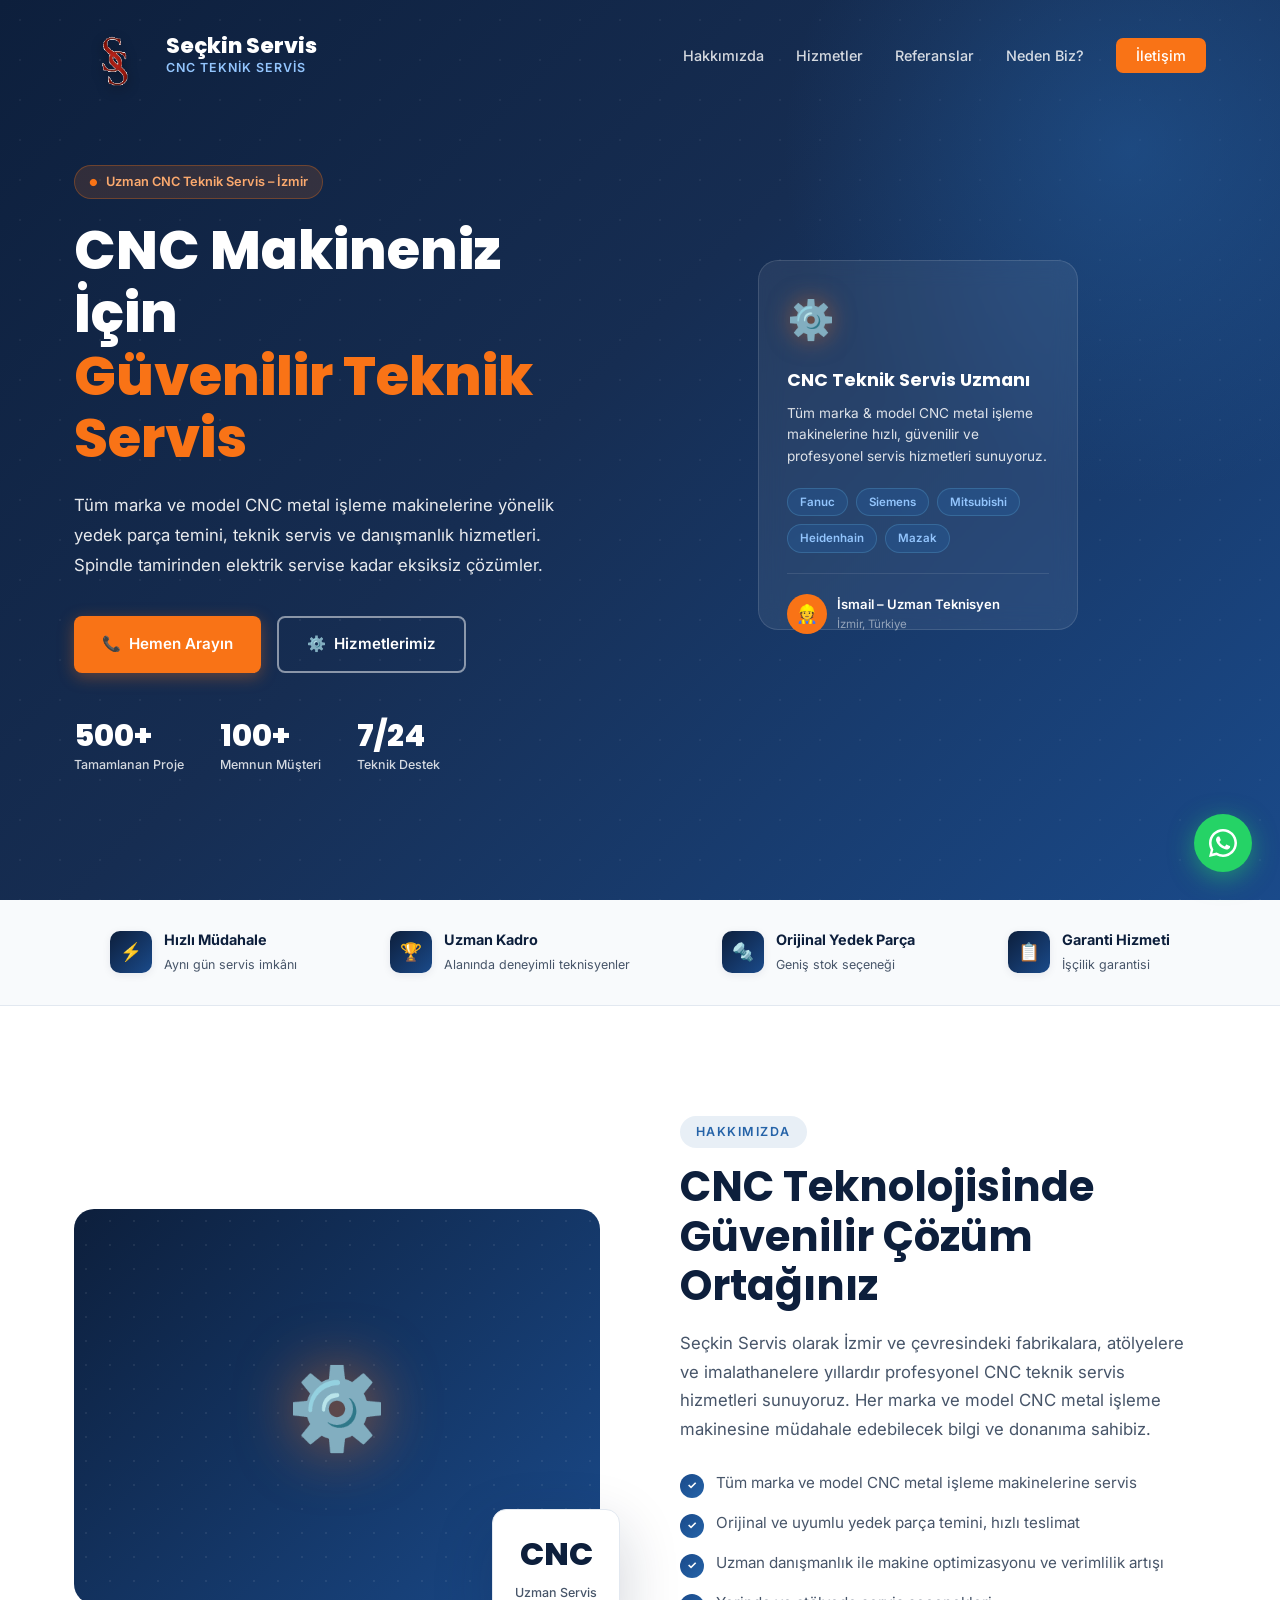
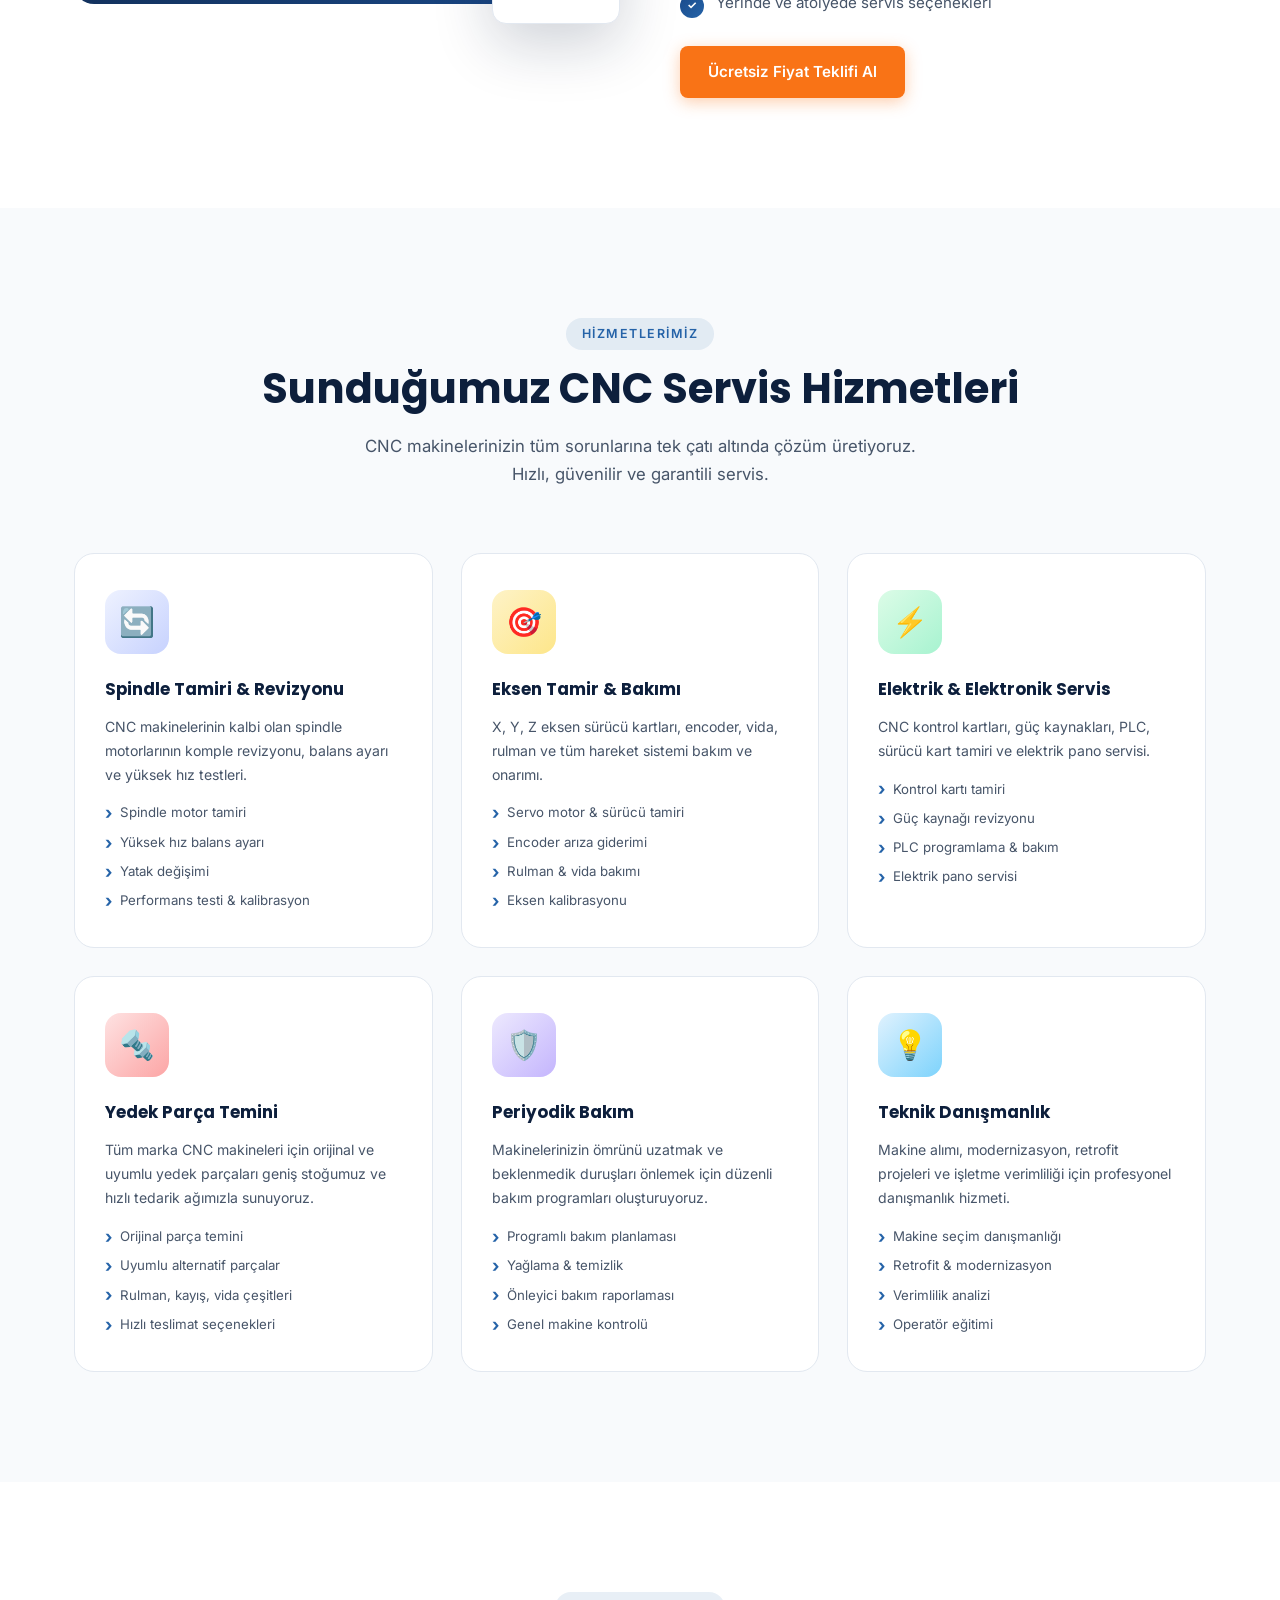
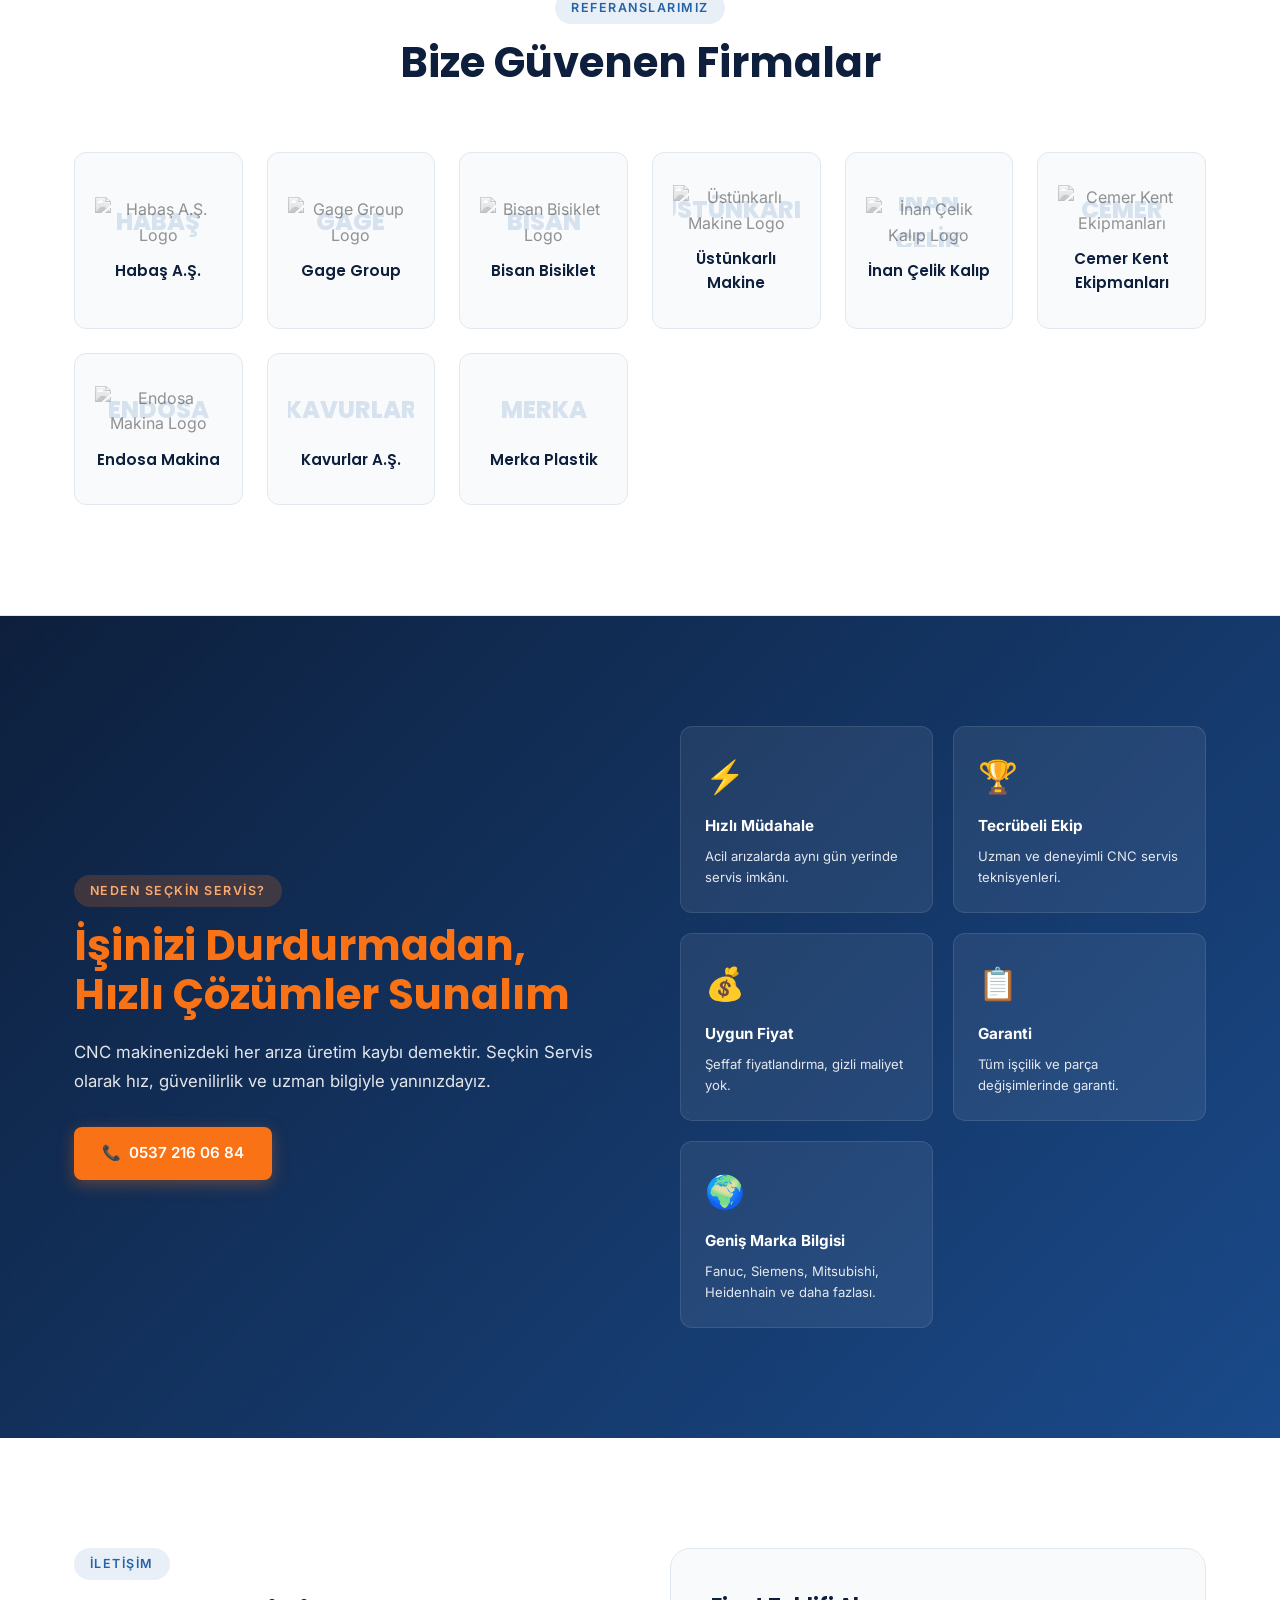
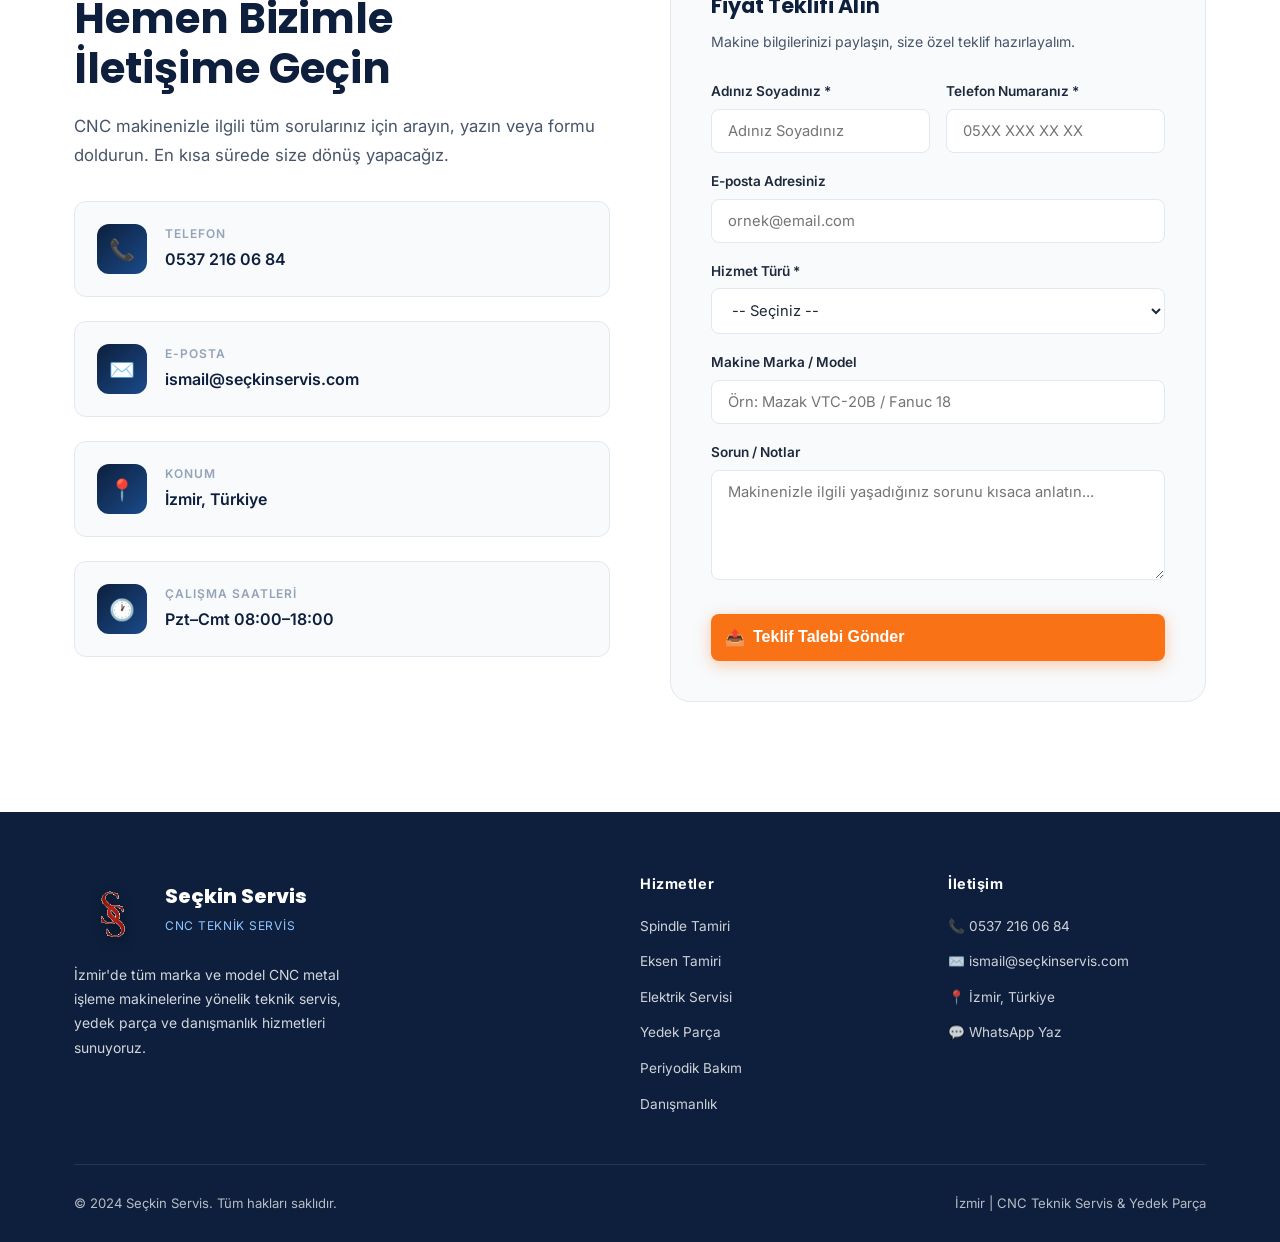
==== index.html @ 086e362e "feat: Prepare logo assets with new scripts and add CSS text fallback for logo display." ====
<!DOCTYPE html>
<html lang="tr">

<head>
  <meta charset="UTF-8" />
  <meta name="viewport" content="width=device-width, initial-scale=1.0" />
  <title>Seçkin Servis | CNC Teknik Servis, Yedek Parça & Danışmanlık – İzmir</title>
  <meta name="description"
    content="İzmir'de tüm marka ve model CNC metal işleme makinelerine teknik servis, yedek parça ve danışmanlık hizmetleri. Spindle tamiri, eksen bakımı, elektrik & elektronik servis." />
  <meta name="keywords"
    content="CNC teknik servis, CNC yedek parça, spindle tamiri, CNC bakım, İzmir CNC servis, metal işleme makinesi tamiri" />
  <meta name="author" content="Seçkin Servis" />
  <link rel="stylesheet" href="style.css">
  <link rel="stylesheet" href="logos_embedded.css">
  <link rel="stylesheet" href="https://cdnjs.cloudflare.com/ajax/libs/font-awesome/6.0.0/css/all.min.css">
  <!-- Favicon emoji fallback -->
  <link rel="icon"
    href="data:image/svg+xml,<svg xmlns='http://www.w3.org/2000/svg' viewBox='0 0 100 100'><text y='.9em' font-size='90'>⚙️</text></svg>" />

  <!-- Google tag (gtag.js) -->
  <script async src="https://www.googletagmanager.com/gtag/js?id=G-KV52SGTLKN"></script>
  <script>
    window.dataLayer = window.dataLayer || [];
    function gtag(){dataLayer.push(arguments);}
    gtag('js', new Date());

    gtag('config', 'G-KV52SGTLKN');
  </script>
</head>

<body>

  <!-- ════════════════════════ NAVBAR ════════════════════════ -->
  <nav id="navbar">
    <div class="container">
      <div class="nav-inner">
        <a href="#hero" class="nav-logo">
          <img src="logo.png" alt="Seçkin Servis Logo" />
          <div class="nav-logo-text">
            <span>Seçkin Servis</span>
            <span>CNC TEKNİK SERVİS</span>
          </div>
        </a>
        <ul class="nav-links">
          <li><a href="#about">Hakkımızda</a></li>
          <li><a href="#services">Hizmetler</a></li>
          <li><a href="#references">Referanslar</a></li>
          <li><a href="#whyus">Neden Biz?</a></li>
          <li><a href="#contact" class="nav-cta">İletişim</a></li>
        </ul>
        <button class="hamburger" id="hamburger" aria-label="Menü">
          <span></span><span></span><span></span>
        </button>
      </div>
    </div>
  </nav>

  <!-- Mobile Nav -->
  <div class="mobile-nav" id="mobileNav">
    <button class="mobile-nav-close" id="mobileClose">✕</button>
    <a href="#about" class="mobile-link">Hakkımızda</a>
    <a href="#services" class="mobile-link">Hizmetler</a>
    <a href="#references" class="mobile-link">Referanslar</a>
    <a href="#whyus" class="mobile-link">Neden Biz?</a>
    <a href="#contact" class="mobile-link">İletişim</a>
  </div>

  <!-- ════════════════════════ HERO ══════════════════════════ -->
  <section id="hero">
    <div class="hero-bg-pattern"></div>
    <div class="hero-glow"></div>
    <div class="container">
      <div class="hero-content">
        <div class="hero-text fade-up">
          <div class="hero-badge">Uzman CNC Teknik Servis – İzmir</div>
          <h1 class="hero-title">
            CNC Makineniz İçin
            <span class="highlight">Güvenilir Teknik Servis</span>
          </h1>
          <p class="hero-desc">
            Tüm marka ve model CNC metal işleme makinelerine yönelik yedek parça temini,
            teknik servis ve danışmanlık hizmetleri. Spindle tamirinden elektrik servise
            kadar eksiksiz çözümler.
          </p>
          <div class="hero-btns">
            <a href="#contact" class="btn btn-primary">
              <span>📞</span> Hemen Arayın
            </a>
            <a href="#services" class="btn btn-outline">
              <span>⚙️</span> Hizmetlerimiz
            </a>
          </div>
          <div class="hero-stats">
            <div class="hero-stat">
              <span class="hero-stat-num">500+</span>
              <span class="hero-stat-label">Tamamlanan Proje</span>
            </div>
            <div class="hero-stat">
              <span class="hero-stat-num">100+</span>
              <span class="hero-stat-label">Memnun Müşteri</span>
            </div>
            <div class="hero-stat">
              <span class="hero-stat-num">7/24</span>
              <span class="hero-stat-label">Teknik Destek</span>
            </div>
          </div>
        </div>
        <div class="hero-visual fade-up" style="transition-delay:0.2s">
          <div class="hero-card-stack">
            <div class="hero-card hero-card-main">
              <div>
                <span class="hc-icon">⚙️</span>
                <p class="hc-title">CNC Teknik Servis Uzmanı</p>
                <p class="hc-sub">Tüm marka &amp; model CNC metal işleme makinelerine hızlı, güvenilir ve profesyonel
                  servis hizmetleri sunuyoruz.</p>
                <div class="hc-tags">
                  <span class="hc-tag">Fanuc</span>
                  <span class="hc-tag">Siemens</span>
                  <span class="hc-tag">Mitsubishi</span>
                  <span class="hc-tag">Heidenhain</span>
                  <span class="hc-tag">Mazak</span>
                </div>
              </div>
              <div
                style="display:flex;align-items:center;gap:10px;margin-top:20px;padding-top:20px;border-top:1px solid rgba(255,255,255,0.1);">
                <div
                  style="width:40px;height:40px;border-radius:50%;background:var(--accent);display:flex;align-items:center;justify-content:center;font-size:1.1rem;">
                  👷</div>
                <div>
                  <div style="color:white;font-size:0.82rem;font-weight:600;">İsmail – Uzman Teknisyen</div>
                  <div style="color:rgba(255,255,255,0.5);font-size:0.72rem;">İzmir, Türkiye</div>
                </div>
              </div>
            </div>

          </div>
        </div>
      </div>
    </div>
  </section>

  <!-- ════════════════════════ FEATURES BAR ══════════════════ -->
  <div id="features-bar">
    <div class="container">
      <div class="features-bar-inner">
        <div class="feat-bar-item fade-up">
          <div class="feat-bar-icon">⚡</div>
          <div class="feat-bar-text">
            <span>Hızlı Müdahale</span>
            <span>Aynı gün servis imkânı</span>
          </div>
        </div>
        <div class="feat-bar-item fade-up">
          <div class="feat-bar-icon">🏆</div>
          <div class="feat-bar-text">
            <span>Uzman Kadro</span>
            <span>Alanında deneyimli teknisyenler</span>
          </div>
        </div>
        <div class="feat-bar-item fade-up">
          <div class="feat-bar-icon">🔩</div>
          <div class="feat-bar-text">
            <span>Orijinal Yedek Parça</span>
            <span>Geniş stok seçeneği</span>
          </div>
        </div>
        <div class="feat-bar-item fade-up">
          <div class="feat-bar-icon">📋</div>
          <div class="feat-bar-text">
            <span>Garanti Hizmeti</span>
            <span>İşçilik garantisi</span>
          </div>
        </div>
      </div>
    </div>
  </div>

  <!-- ════════════════════════ ABOUT ═════════════════════════ -->
  <section id="about">
    <div class="container">
      <div class="about-grid">
        <div class="about-img-wrap fade-up">
          <div class="about-img-bg">
            <div class="about-img-pattern"></div>
            <span class="about-center-icon">⚙️</span>
          </div>
          <div class="about-badge">
            <span class="about-badge-num">CNC</span>
            <span class="about-badge-label">Uzman Servis</span>
          </div>
        </div>
        <div class="fade-up" style="transition-delay:0.15s">
          <span class="section-tag">Hakkımızda</span>
          <h2 class="section-title">CNC Teknolojisinde<br />Güvenilir Çözüm Ortağınız</h2>
          <p class="section-sub">
            Seçkin Servis olarak İzmir ve çevresindeki fabrikalara, atölyelere ve imalathanelere
            yıllardır profesyonel CNC teknik servis hizmetleri sunuyoruz. Her marka ve model
            CNC metal işleme makinesine müdahale edebilecek bilgi ve donanıma sahibiz.
          </p>
          <div class="checkmarks">
            <div class="check-item">
              <div class="check-icon">✓</div>
              <p class="check-text">Tüm marka ve model CNC metal işleme makinelerine servis</p>
            </div>
            <div class="check-item">
              <div class="check-icon">✓</div>
              <p class="check-text">Orijinal ve uyumlu yedek parça temini, hızlı teslimat</p>
            </div>
            <div class="check-item">
              <div class="check-icon">✓</div>
              <p class="check-text">Uzman danışmanlık ile makine optimizasyonu ve verimlilik artışı</p>
            </div>
            <div class="check-item">
              <div class="check-icon">✓</div>
              <p class="check-text">Yerinde ve atölyede servis seçenekleri</p>
            </div>
          </div>
          <a href="#contact" class="btn btn-primary">Ücretsiz Fiyat Teklifi Al</a>
        </div>
      </div>
    </div>
  </section>

  <!-- ════════════════════════ SERVICES ══════════════════════ -->
  <section id="services">
    <div class="container">
      <div class="services-head fade-up">
        <span class="section-tag">Hizmetlerimiz</span>
        <h2 class="section-title">Sunduğumuz CNC Servis Hizmetleri</h2>
        <p class="section-sub">
          CNC makinelerinizin tüm sorunlarına tek çatı altında çözüm üretiyoruz.
          Hızlı, güvenilir ve garantili servis.
        </p>
      </div>
      <div class="services-grid">

        <div class="service-card fade-up">
          <div class="srv-icon-wrap srv-icon-bg-1">🔄</div>
          <h3 class="srv-title">Spindle Tamiri & Revizyonu</h3>
          <p class="srv-desc">CNC makinelerinin kalbi olan spindle motorlarının komple revizyonu, balans ayarı ve yüksek
            hız testleri.</p>
          <ul class="srv-list">
            <li>Spindle motor tamiri</li>
            <li>Yüksek hız balans ayarı</li>
            <li>Yatak değişimi</li>
            <li>Performans testi & kalibrasyon</li>
          </ul>
        </div>

        <div class="service-card fade-up" style="transition-delay:0.1s">
          <div class="srv-icon-wrap srv-icon-bg-2">🎯</div>
          <h3 class="srv-title">Eksen Tamir & Bakımı</h3>
          <p class="srv-desc">X, Y, Z eksen sürücü kartları, encoder, vida, rulman ve tüm hareket sistemi bakım ve
            onarımı.</p>
          <ul class="srv-list">
            <li>Servo motor & sürücü tamiri</li>
            <li>Encoder arıza giderimi</li>
            <li>Rulman & vida bakımı</li>
            <li>Eksen kalibrasyonu</li>
          </ul>
        </div>

        <div class="service-card fade-up" style="transition-delay:0.2s">
          <div class="srv-icon-wrap srv-icon-bg-3">⚡</div>
          <h3 class="srv-title">Elektrik & Elektronik Servis</h3>
          <p class="srv-desc">CNC kontrol kartları, güç kaynakları, PLC, sürücü kart tamiri ve elektrik pano servisi.
          </p>
          <ul class="srv-list">
            <li>Kontrol kartı tamiri</li>
            <li>Güç kaynağı revizyonu</li>
            <li>PLC programlama & bakım</li>
            <li>Elektrik pano servisi</li>
          </ul>
        </div>

        <div class="service-card fade-up" style="transition-delay:0.05s">
          <div class="srv-icon-wrap srv-icon-bg-4">🔩</div>
          <h3 class="srv-title">Yedek Parça Temini</h3>
          <p class="srv-desc">Tüm marka CNC makineleri için orijinal ve uyumlu yedek parçaları geniş stoğumuz ve hızlı
            tedarik ağımızla sunuyoruz.</p>
          <ul class="srv-list">
            <li>Orijinal parça temini</li>
            <li>Uyumlu alternatif parçalar</li>
            <li>Rulman, kayış, vida çeşitleri</li>
            <li>Hızlı teslimat seçenekleri</li>
          </ul>
        </div>

        <div class="service-card fade-up" style="transition-delay:0.15s">
          <div class="srv-icon-wrap srv-icon-bg-5">🛡️</div>
          <h3 class="srv-title">Periyodik Bakım</h3>
          <p class="srv-desc">Makinelerinizin ömrünü uzatmak ve beklenmedik duruşları önlemek için düzenli bakım
            programları oluşturuyoruz.</p>
          <ul class="srv-list">
            <li>Programlı bakım planlaması</li>
            <li>Yağlama & temizlik</li>
            <li>Önleyici bakım raporlaması</li>
            <li>Genel makine kontrolü</li>
          </ul>
        </div>

        <div class="service-card fade-up" style="transition-delay:0.25s">
          <div class="srv-icon-wrap srv-icon-bg-6">💡</div>
          <h3 class="srv-title">Teknik Danışmanlık</h3>
          <p class="srv-desc">Makine alımı, modernizasyon, retrofit projeleri ve işletme verimliliği için profesyonel
            danışmanlık hizmeti.</p>
          <ul class="srv-list">
            <li>Makine seçim danışmanlığı</li>
            <li>Retrofit & modernizasyon</li>
            <li>Verimlilik analizi</li>
            <li>Operatör eğitimi</li>
          </ul>
        </div>

      </div>
    </div>
  </section>

  <!-- ════════════════════════ REFERENCES ════════════════════ -->
  <section id="references">
    <div class="container">
      <div class="ref-head fade-up">
        <span class="section-tag">Referanslarımız</span>
        <h2 class="section-title">Bize Güvenen Firmalar</h2>
      </div>
      <div class="ref-grid fade-up" style="transition-delay:0.1s">
        <!-- HABAŞ -->
        <div class="ref-item">
          <div class="ref-logo" data-initials="HABAŞ" data-brand="habas">
            <img src="" alt="Habaş A.Ş. Logo" onerror="this.parentElement.setAttribute('data-error', '1')">
          </div>
          <p class="ref-name">Habaş A.Ş.</p>
        </div>
        <!-- GAGE GROUP -->
        <div class="ref-item">
          <div class="ref-logo" data-initials="GAGE" data-brand="gage">
            <img src="" alt="Gage Group Logo" onerror="this.parentElement.setAttribute('data-error', '1')">
          </div>
          <p class="ref-name">Gage Group</p>
        </div>
        <!-- BİSAN -->
        <div class="ref-item">
          <div class="ref-logo" data-initials="BİSAN" data-brand="bisan">
            <img src="" alt="Bisan Bisiklet Logo" onerror="this.parentElement.setAttribute('data-error', '1')">
          </div>
          <p class="ref-name">Bisan Bisiklet</p>
        </div>
        <!-- ÜSTÜNKARLI -->
        <div class="ref-item">
          <div class="ref-logo" data-initials="ÜSTÜNKARLI" data-brand="ustunkarli">
            <img src="" alt="Üstünkarlı Makine Logo" onerror="this.parentElement.setAttribute('data-error', '1')">
          </div>
          <p class="ref-name">Üstünkarlı Makine</p>
        </div>
        <!-- İNAN ÇELİK -->
        <div class="ref-item">
          <div class="ref-logo" data-initials="İNAN ÇELİK" data-brand="inancelik">
            <img src="" alt="İnan Çelik Kalıp Logo" onerror="this.parentElement.setAttribute('data-error', '1')">
          </div>
          <p class="ref-name">İnan Çelik Kalıp</p>
        </div>
        <!-- CEMER -->
        <div class="ref-item">
          <div class="ref-logo" data-initials="CEMER" data-brand="cemer">
            <img src="" alt="Cemer Kent Ekipmanları Logo" onerror="this.parentElement.setAttribute('data-error', '1')">
          </div>
          <p class="ref-name">Cemer Kent Ekipmanları</p>
        </div>
        <!-- ENDOSA -->
        <div class="ref-item">
          <div class="ref-logo" data-initials="ENDOSA" data-brand="endosa">
            <img src="" alt="Endosa Makina Logo" onerror="this.parentElement.setAttribute('data-error', '1')">
          </div>
          <p class="ref-name">Endosa Makina</p>
        </div>
        <!-- KAVURLAR -->
        <div class="ref-item">
          <div class="ref-logo" data-initials="KAVURLAR">
            <img src="../../brain/9f060131-156e-4007-9060-e98e63977942/media__1773758199275.jpg" alt="Kavurlar A.Ş. Logo" onerror="this.style.display='none'">
          </div>
          <p class="ref-name">Kavurlar A.Ş.</p>
        </div>
        <!-- MERKA -->
        <div class="ref-item">
          <div class="ref-logo" data-initials="MERKA">
            <img src="../../brain/9f060131-156e-4007-9060-e98e63977942/media__1773758210302.jpg" alt="Merka Plastik Logo" onerror="this.style.display='none'">
          </div>
          <p class="ref-name">Merka Plastik</p>
        </div>
      </div>
    </div>
  </section>

  <!-- ════════════════════════ WHY US ════════════════════════ -->
  <section id="whyus">
    <div class="container whyus-inner">
      <div class="whyus-grid">
        <div class="whyus-left fade-up">
          <span class="section-tag">Neden Seçkin Servis?</span>
          <h2 class="section-title">İşinizi Durdurmadan,<br />Hızlı Çözümler Sunalım</h2>
          <p class="section-sub">
            CNC makinenizdeki her arıza üretim kaybı demektir. Seçkin Servis olarak hız,
            güvenilirlik ve uzman bilgiyle yanınızdayız.
          </p>
          <div style="margin-top:32px;">
            <a href="tel:05372160684" class="btn btn-primary">
              <span>📞</span> 0537 216 06 84
            </a>
          </div>
        </div>
        <div class="whyus-cards fade-up" style="transition-delay:0.15s">
          <div class="whyus-card">
            <span class="whyus-card-icon">⚡</span>
            <p class="whyus-card-title">Hızlı Müdahale</p>
            <p class="whyus-card-text">Acil arızalarda aynı gün yerinde servis imkânı.</p>
          </div>
          <div class="whyus-card">
            <span class="whyus-card-icon">🏆</span>
            <p class="whyus-card-title">Tecrübeli Ekip</p>
            <p class="whyus-card-text">Uzman ve deneyimli CNC servis teknisyenleri.</p>
          </div>
          <div class="whyus-card">
            <span class="whyus-card-icon">💰</span>
            <p class="whyus-card-title">Uygun Fiyat</p>
            <p class="whyus-card-text">Şeffaf fiyatlandırma, gizli maliyet yok.</p>
          </div>
          <div class="whyus-card">
            <span class="whyus-card-icon">📋</span>
            <p class="whyus-card-title">Garanti</p>
            <p class="whyus-card-text">Tüm işçilik ve parça değişimlerinde garanti.</p>
          </div>
          <div class="whyus-card">
            <span class="whyus-card-icon">🌍</span>
            <p class="whyus-card-title">Geniş Marka Bilgisi</p>
            <p class="whyus-card-text">Fanuc, Siemens, Mitsubishi, Heidenhain ve daha fazlası.</p>
          </div>
        </div>
      </div>
    </div>
  </section>

  <!-- ════════════════════════ CONTACT ═══════════════════════ -->
  <section id="contact">
    <div class="container">
      <div class="contact-grid">
        <div>
          <span class="section-tag">İletişim</span>
          <h2 class="section-title">Hemen Bizimle<br />İletişime Geçin</h2>
          <p class="section-sub">
            CNC makinenizle ilgili tüm sorularınız için arayın,
            yazın veya formu doldurun. En kısa sürede size dönüş yapacağız.
          </p>
          <div class="contact-info">
            <div class="contact-card fade-up">
              <div class="contact-card-icon">📞</div>
              <div>
                <p class="contact-card-label">Telefon</p>
                <p class="contact-card-value">
                  <a href="tel:05372160684">0537 216 06 84</a>
                </p>
              </div>
            </div>
            <div class="contact-card fade-up" style="transition-delay:0.1s">
              <div class="contact-card-icon">✉️</div>
              <div>
                <p class="contact-card-label">E-posta</p>
                <p class="contact-card-value">
                  <a href="mailto:ismail@seçkinservis.com">ismail@seçkinservis.com</a>
                </p>
              </div>
            </div>
            <div class="contact-card fade-up" style="transition-delay:0.2s">
              <div class="contact-card-icon">📍</div>
              <div>
                <p class="contact-card-label">Konum</p>
                <p class="contact-card-value">İzmir, Türkiye</p>
              </div>
            </div>
            <div class="contact-card fade-up" style="transition-delay:0.3s">
              <div class="contact-card-icon">🕐</div>
              <div>
                <p class="contact-card-label">Çalışma Saatleri</p>
                <p class="contact-card-value">Pzt–Cmt 08:00–18:00</p>
              </div>
            </div>
          </div>
        </div>
        <div class="contact-form-wrap fade-up" style="transition-delay:0.1s">
          <p class="form-title">Fiyat Teklifi Alın</p>
          <p class="form-sub">Makine bilgilerinizi paylaşın, size özel teklif hazırlayalım.</p>
          <form id="contactForm" novalidate>
            <div class="form-row">
              <div class="form-group">
                <label for="name">Adınız Soyadınız *</label>
                <input type="text" id="name" name="name" placeholder="Adınız Soyadınız" required />
              </div>
              <div class="form-group">
                <label for="phone">Telefon Numaranız *</label>
                <input type="tel" id="phone" name="phone" placeholder="05XX XXX XX XX" required />
              </div>
            </div>
            <div class="form-group">
              <label for="email">E-posta Adresiniz</label>
              <input type="email" id="email" name="email" placeholder="ornek@email.com" />
            </div>
            <div class="form-group">
              <label for="service">Hizmet Türü *</label>
              <select id="service" name="service" required>
                <option value="">-- Seçiniz --</option>
                <option value="spindle">Spindle Tamiri & Revizyonu</option>
                <option value="eksen">Eksen Tamir & Bakımı</option>
                <option value="elektrik">Elektrik & Elektronik Servis</option>
                <option value="parca">Yedek Parça Temini</option>
                <option value="bakim">Periyodik Bakım</option>
                <option value="danismanlik">Teknik Danışmanlık</option>
                <option value="diger">Diğer</option>
              </select>
            </div>
            <div class="form-group">
              <label for="machine">Makine Marka / Model</label>
              <input type="text" id="machine" name="machine" placeholder="Örn: Mazak VTC-20B / Fanuc 18" />
            </div>
            <div class="form-group">
              <label for="message">Sorun / Notlar</label>
              <textarea id="message" name="message"
                placeholder="Makinenizle ilgili yaşadığınız sorunu kısaca anlatın..."></textarea>
            </div>
            <button type="submit" class="btn btn-primary" id="form-submit">
              <span>📤</span> Teklif Talebi Gönder
            </button>
            <div class="form-success" id="formSuccess">
              ✅ Talebiniz alındı! En kısa sürede sizi arayacağız.
            </div>
          </form>
        </div>
      </div>
    </div>
  </section>

  <!-- ════════════════════════ FOOTER ════════════════════════ -->
  <footer id="footer">
    <div class="container">
      <div class="footer-top">
        <div class="footer-brand">
          <div class="footer-logo">
            <img src="logo.png" alt="Seçkin Servis Logo" />
            <div class="footer-logo-text">
              <span>Seçkin Servis</span>
              <span>CNC TEKNİK SERVİS</span>
            </div>
          </div>
          <p class="footer-desc">
            İzmir'de tüm marka ve model CNC metal işleme makinelerine yönelik
            teknik servis, yedek parça ve danışmanlık hizmetleri sunuyoruz.
          </p>
        </div>
        <div class="footer-col">
          <h4>Hizmetler</h4>
          <ul class="footer-links">
            <li><a href="#services">Spindle Tamiri</a></li>
            <li><a href="#services">Eksen Tamiri</a></li>
            <li><a href="#services">Elektrik Servisi</a></li>
            <li><a href="#services">Yedek Parça</a></li>
            <li><a href="#services">Periyodik Bakım</a></li>
            <li><a href="#services">Danışmanlık</a></li>
          </ul>
        </div>
        <div class="footer-col">
          <h4>İletişim</h4>
          <ul class="footer-links">
            <li><a href="tel:05372160684">📞 0537 216 06 84</a></li>
            <li><a href="mailto:ismail@seçkinservis.com">✉️ ismail@seçkinservis.com</a></li>
            <li><a href="#contact">📍 İzmir, Türkiye</a></li>
            <li><a href="https://wa.me/905372160684" target="_blank" rel="noopener">💬 WhatsApp Yaz</a></li>
          </ul>
        </div>
      </div>
      <div class="footer-bottom">
        <span>© 2024 Seçkin Servis. Tüm hakları saklıdır.</span>
        <span>İzmir | CNC Teknik Servis & Yedek Parça</span>
      </div>
    </div>
  </footer>

  <!-- WhatsApp Float Button -->
  <a href="https://wa.me/905372160684" class="whatsapp-float" target="_blank" rel="noopener" title="WhatsApp ile Yazın"
    aria-label="WhatsApp">
    <svg width="28" height="28" viewBox="0 0 24 24" fill="currentColor">
      <path
        d="M17.472 14.382c-.297-.149-1.758-.867-2.03-.967-.273-.099-.471-.148-.67.15-.197.297-.767.966-.94 1.164-.173.199-.347.223-.644.075-.297-.15-1.255-.463-2.39-1.475-.883-.788-1.48-1.761-1.653-2.059-.173-.297-.018-.458.13-.606.134-.133.298-.347.446-.52.149-.174.198-.298.298-.497.099-.198.05-.371-.025-.52-.075-.149-.669-1.612-.916-2.207-.242-.579-.487-.5-.669-.51-.173-.008-.371-.01-.57-.01-.198 0-.52.074-.792.372-.272.297-1.04 1.016-1.04 2.479 0 1.462 1.065 2.875 1.213 3.074.149.198 2.096 3.2 5.077 4.487.709.306 1.262.489 1.694.625.712.227 1.36.195 1.871.118.571-.085 1.758-.719 2.006-1.413.248-.694.248-1.289.173-1.413-.074-.124-.272-.198-.57-.347z" />
      <path
        d="M12 0C5.373 0 0 5.373 0 12c0 2.136.562 4.14 1.538 5.875L0 24l6.334-1.508A11.936 11.936 0 0012 24c6.627 0 12-5.373 12-12S18.627 0 12 0zm0 21.818a9.805 9.805 0 01-5.051-1.396l-.362-.214-3.758.895.943-3.656-.236-.376A9.808 9.808 0 012.182 12C2.182 6.575 6.575 2.182 12 2.182S21.818 6.575 21.818 12 17.425 21.818 12 21.818z" />
    </svg>
  </a>

  <script src="script.js"></script>
</body>

</html>
---- style.css ----
/* ============================================================
   SEÇKIN SERVİS - Ana Stil Dosyası
   ============================================================ */

@import url('https://fonts.googleapis.com/css2?family=Inter:wght@300;400;500;600;700;800&family=Poppins:wght@400;600;700;800&display=swap');

:root {
  --navy:       #0d1f3c;
  --navy-mid:   #162d52;
  --blue:       #1a4a8a;
  --blue-light: #2563a8;
  --accent:     #f97316;
  --accent-dark:#ea6c0a;
  --steel:      #4a7ab5;
  --sky:        #93c5fd;
  --white:      #ffffff;
  --gray-50:    #f8fafc;
  --gray-100:   #f1f5f9;
  --gray-200:   #e2e8f0;
  --gray-400:   #94a3b8;
  --gray-600:   #475569;
  --gray-800:   #1e293b;
  --shadow-sm:  0 2px 8px rgba(13,31,60,0.08);
  --shadow-md:  0 8px 30px rgba(13,31,60,0.14);
  --shadow-lg:  0 20px 60px rgba(13,31,60,0.20);
  --radius:     12px;
  --radius-lg:  20px;
  --transition: 0.3s cubic-bezier(0.4,0,0.2,1);
}

*, *::before, *::after { box-sizing: border-box; margin: 0; padding: 0; }

html { scroll-behavior: smooth; font-size: 16px; }

body {
  font-family: 'Inter', sans-serif;
  background: var(--white);
  color: var(--gray-800);
  line-height: 1.6;
  overflow-x: hidden;
}

/* ── SCROLLBAR ─────────────────────────────────────────── */
::-webkit-scrollbar { width: 7px; }
::-webkit-scrollbar-track { background: var(--gray-100); }
::-webkit-scrollbar-thumb { background: var(--blue-light); border-radius: 4px; }

/* ── UTILITIES ─────────────────────────────────────────── */
.container { max-width: 1180px; margin: 0 auto; padding: 0 24px; }
.section-tag {
  display: inline-block;
  background: rgba(37,99,168,0.1);
  color: var(--blue-light);
  font-size: 0.78rem;
  font-weight: 600;
  letter-spacing: 0.12em;
  text-transform: uppercase;
  padding: 6px 16px;
  border-radius: 100px;
  margin-bottom: 14px;
}
.section-title {
  font-family: 'Poppins', sans-serif;
  font-size: clamp(1.8rem, 4vw, 2.6rem);
  font-weight: 700;
  color: var(--navy);
  line-height: 1.2;
  margin-bottom: 18px;
}
.section-sub {
  font-size: 1.05rem;
  color: var(--gray-600);
  max-width: 580px;
  line-height: 1.7;
}
.btn {
  display: inline-flex;
  align-items: center;
  gap: 8px;
  padding: 14px 28px;
  border-radius: 8px;
  font-size: 0.95rem;
  font-weight: 600;
  cursor: pointer;
  text-decoration: none;
  border: none;
  transition: var(--transition);
}
.btn-primary {
  background: var(--accent);
  color: var(--white);
  box-shadow: 0 4px 16px rgba(249,115,22,0.35);
}
.btn-primary:hover {
  background: var(--accent-dark);
  transform: translateY(-2px);
  box-shadow: 0 8px 24px rgba(249,115,22,0.4);
}
.btn-outline {
  background: transparent;
  color: var(--white);
  border: 2px solid rgba(255,255,255,0.5);
}
.btn-outline:hover {
  background: rgba(255,255,255,0.12);
  border-color: var(--white);
}

/* Fade-in animations */
.fade-up {
  opacity: 0;
  transform: translateY(32px);
  transition: opacity 0.7s ease, transform 0.7s ease;
}
.fade-up.visible {
  opacity: 1;
  transform: translateY(0);
}

/* ── NAVBAR ─────────────────────────────────────────────── */
#navbar {
  position: fixed;
  top: 0; left: 0; right: 0;
  z-index: 1000;
  transition: var(--transition);
  padding: 16px 0;
}
#navbar.scrolled {
  background: rgba(13,31,60,0.97);
  backdrop-filter: blur(12px);
  -webkit-backdrop-filter: blur(12px);
  box-shadow: 0 4px 24px rgba(0,0,0,0.25);
  padding: 10px 0;
}
.nav-inner {
  display: flex;
  align-items: center;
  justify-content: space-between;
}
.nav-logo {
  display: flex;
  align-items: center;
  gap: 12px;
  text-decoration: none;
}
.nav-logo img {
  height: 80px;
  width: 80px;
  object-fit: contain;
  filter: drop-shadow(0 4px 6px rgba(0,0,0,0.4));
  transition: transform 0.3s cubic-bezier(0.175, 0.885, 0.32, 1.275);
}
.nav-logo img:hover {
  transform: scale(1.08);
}
.nav-logo-text {
  display: flex;
  flex-direction: column;
}
.nav-logo-text span:first-child {
  font-family: 'Poppins', sans-serif;
  font-size: 1.35rem;
  font-weight: 800;
  color: var(--white);
  line-height: 1.1;
}
.nav-logo-text span:last-child {
  font-size: 0.78rem;
  color: var(--sky);
  letter-spacing: 0.08em;
  font-weight: 600;
}
.nav-links {
  display: flex;
  align-items: center;
  gap: 32px;
  list-style: none;
}
.nav-links a {
  text-decoration: none;
  color: rgba(255,255,255,0.82);
  font-size: 0.9rem;
  font-weight: 500;
  transition: var(--transition);
  position: relative;
}
.nav-links a::after {
  content: '';
  position: absolute;
  bottom: -4px; left: 0;
  width: 0; height: 2px;
  background: var(--accent);
  transition: width 0.3s ease;
}
.nav-links a:hover { color: var(--white); }
.nav-links a:hover::after { width: 100%; }
.nav-cta {
  background: var(--accent) !important;
  color: var(--white) !important;
  padding: 9px 20px;
  border-radius: 7px;
}
.nav-cta::after { display: none !important; }
.nav-cta:hover { background: var(--accent-dark) !important; }

/* Hamburger */
.hamburger {
  display: none;
  flex-direction: column;
  gap: 5px;
  cursor: pointer;
  background: none;
  border: none;
  padding: 4px;
}
.hamburger span {
  display: block;
  width: 26px; height: 2px;
  background: var(--white);
  border-radius: 2px;
  transition: var(--transition);
}
.hamburger.active span:nth-child(1) { transform: rotate(45deg) translate(5px, 5px); }
.hamburger.active span:nth-child(2) { opacity: 0; }
.hamburger.active span:nth-child(3) { transform: rotate(-45deg) translate(5px, -5px); }

/* Mobile nav */
.mobile-nav {
  display: none;
  position: fixed;
  top: 0; left: 0; right: 0; bottom: 0;
  background: var(--navy);
  z-index: 999;
  flex-direction: column;
  align-items: center;
  justify-content: center;
  gap: 36px;
}
.mobile-nav.open { display: flex; }
.mobile-nav a {
  text-decoration: none;
  color: var(--white);
  font-size: 1.5rem;
  font-family: 'Poppins', sans-serif;
  font-weight: 600;
  transition: color 0.2s;
}
.mobile-nav a:hover { color: var(--accent); }
.mobile-nav-close {
  position: absolute;
  top: 24px; right: 24px;
  background: none; border: none;
  color: var(--white);
  font-size: 2rem;
  cursor: pointer;
  line-height: 1;
}

/* ── HERO ───────────────────────────────────────────────── */
#hero {
  min-height: 100vh;
  background: linear-gradient(135deg, var(--navy) 0%, var(--navy-mid) 45%, var(--blue) 100%);
  position: relative;
  display: flex;
  align-items: center;
  overflow: hidden;
}
.hero-bg-pattern {
  position: absolute; inset: 0; opacity: 0.05;
  background-image:
    radial-gradient(circle, #ffffff 1px, transparent 1px);
  background-size: 40px 40px;
}
.hero-glow {
  position: absolute;
  width: 700px; height: 700px;
  border-radius: 50%;
  background: radial-gradient(circle, rgba(37,99,168,0.45) 0%, transparent 70%);
  top: -200px; right: -200px;
  pointer-events: none;
}
.hero-content {
  position: relative;
  z-index: 2;
  padding: 140px 0 100px;
  display: grid;
  grid-template-columns: 1fr 1fr;
  gap: 60px;
  align-items: center;
}
.hero-badge {
  display: inline-flex;
  align-items: center;
  gap: 8px;
  background: rgba(249,115,22,0.15);
  border: 1px solid rgba(249,115,22,0.3);
  color: #fba96e;
  font-size: 0.8rem;
  font-weight: 600;
  padding: 6px 14px;
  border-radius: 100px;
  margin-bottom: 20px;
}
.hero-badge::before { content: '●'; animation: pulse-dot 2s infinite; color: var(--accent); font-size: 0.6rem; }
@keyframes pulse-dot {
  0%,100% { opacity: 1; } 50% { opacity: 0.3; }
}
.hero-title {
  font-family: 'Poppins', sans-serif;
  font-size: clamp(2.2rem, 5vw, 3.4rem);
  font-weight: 800;
  color: var(--white);
  line-height: 1.15;
  margin-bottom: 20px;
}
.hero-title .highlight {
  color: var(--accent);
  display: block;
}
.hero-desc {
  font-size: 1.05rem;
  color: rgba(255,255,255,0.90);
  line-height: 1.8;
  margin-bottom: 36px;
  max-width: 480px;
}
.hero-btns {
  display: flex;
  gap: 16px;
  flex-wrap: wrap;
  margin-bottom: 48px;
}
.hero-stats {
  display: flex;
  gap: 36px;
  flex-wrap: wrap;
}
.hero-stat { display: flex; flex-direction: column; }
.hero-stat-num {
  font-family: 'Poppins', sans-serif;
  font-size: 1.9rem;
  font-weight: 800;
  color: var(--white);
  line-height: 1;
}
.hero-stat-label {
  font-size: 0.78rem;
  color: rgba(255,255,255,0.82);
  margin-top: 4px;
  font-weight: 500;
}
.hero-visual {
  display: flex;
  align-items: center;
  justify-content: center;
}
.hero-card-stack {
  position: relative;
  width: 360px;
  height: 420px;
}
.hero-card {
  position: absolute;
  background: rgba(255,255,255,0.07);
  backdrop-filter: blur(12px);
  border: 1px solid rgba(255,255,255,0.12);
  border-radius: var(--radius-lg);
  padding: 28px;
}
.hero-card-main {
  left: 0; top: 0;
  width: 320px; height: 370px;
  display: flex;
  flex-direction: column;
  justify-content: space-between;
}
.hero-card-accent {
  right: 0; bottom: 0;
  width: 200px; height: 140px;
  background: rgba(249,115,22,0.15);
  border-color: rgba(249,115,22,0.25);
}
.hc-icon {
  font-size: 2.4rem;
  margin-bottom: 16px;
  display: block;
  filter: drop-shadow(0 0 12px rgba(249,115,22,0.5));
}
.hc-title {
  font-family: 'Poppins', sans-serif;
  font-size: 1.1rem;
  font-weight: 700;
  color: var(--white);
  margin-bottom: 8px;
}
.hc-sub {
  font-size: 0.85rem;
  color: rgba(255,255,255,0.85);
  line-height: 1.6;
}
.hc-tags { display: flex; flex-wrap: wrap; gap: 8px; margin-top: 20px; }
.hc-tag {
  background: rgba(37,99,168,0.3);
  border: 1px solid rgba(93,165,210,0.3);
  color: var(--sky);
  font-size: 0.72rem;
  font-weight: 600;
  padding: 4px 12px;
  border-radius: 100px;
}
.hc-accent-icon { font-size: 2rem; margin-bottom: 10px; display: block; }
.hc-accent-text {
  font-size: 0.8rem;
  color: rgba(255,255,255,0.7);
  font-weight: 500;
}

/* ── FEATURES BAR ───────────────────────────────────────── */
#features-bar {
  background: var(--gray-50);
  border-bottom: 1px solid var(--gray-200);
  padding: 28px 0;
}
.features-bar-inner {
  display: flex;
  justify-content: space-around;
  flex-wrap: wrap;
  gap: 20px;
}
.feat-bar-item {
  display: flex;
  align-items: center;
  gap: 12px;
}
.feat-bar-icon {
  width: 42px; height: 42px;
  border-radius: 10px;
  background: linear-gradient(135deg, var(--navy), var(--blue));
  display: flex;
  align-items: center;
  justify-content: center;
  font-size: 1.1rem;
  flex-shrink: 0;
  box-shadow: var(--shadow-sm);
}
.feat-bar-text span:first-child {
  display: block;
  font-weight: 700;
  font-size: 0.9rem;
  color: var(--navy);
}
.feat-bar-text span:last-child {
  font-size: 0.78rem;
  color: var(--gray-600);
}

/* ── ABOUT ──────────────────────────────────────────────── */
#about { padding: 110px 0; background: var(--white); }
.about-grid {
  display: grid;
  grid-template-columns: 1fr 1fr;
  gap: 80px;
  align-items: center;
}
.about-img-wrap {
  position: relative;
}
.about-img-bg {
  width: 100%;
  aspect-ratio: 4/3;
  border-radius: var(--radius-lg);
  background: linear-gradient(135deg, var(--navy), var(--blue));
  position: relative;
  overflow: hidden;
  display: flex;
  align-items: center;
  justify-content: center;
}
.about-img-pattern {
  position: absolute; inset: 0;
  background-image: radial-gradient(circle, rgba(255,255,255,0.07) 1px, transparent 1px);
  background-size: 24px 24px;
}
.about-center-icon { font-size: 5rem; z-index: 2; filter: drop-shadow(0 0 30px rgba(249,115,22,0.6)); }
.about-badge {
  position: absolute;
  bottom: -20px; right: -20px;
  background: var(--white);
  border-radius: 14px;
  padding: 18px 22px;
  box-shadow: var(--shadow-lg);
  text-align: center;
  border: 1px solid var(--gray-200);
}
.about-badge-num {
  font-family: 'Poppins', sans-serif;
  font-size: 2rem;
  font-weight: 800;
  color: var(--navy);
  display: block;
}
.about-badge-label {
  font-size: 0.78rem;
  color: var(--gray-600);
  font-weight: 500;
}
.checkmarks { display: flex; flex-direction: column; gap: 14px; margin: 28px 0; }
.check-item {
  display: flex;
  align-items: flex-start;
  gap: 12px;
}
.check-icon {
  width: 24px; height: 24px;
  border-radius: 50%;
  background: linear-gradient(135deg, var(--blue), var(--blue-light));
  display: flex;
  align-items: center;
  justify-content: center;
  color: white;
  font-size: 0.7rem;
  font-weight: 700;
  flex-shrink: 0;
  margin-top: 2px;
}
.check-text {
  font-size: 0.95rem;
  color: var(--gray-600);
  line-height: 1.5;
}

/* ── SERVICES ───────────────────────────────────────────── */
#services { padding: 110px 0; background: var(--gray-50); }
.services-head { text-align: center; margin-bottom: 64px; }
.services-head .section-sub { margin: 0 auto; }
.services-grid {
  display: grid;
  grid-template-columns: repeat(3, 1fr);
  gap: 28px;
}
.service-card {
  background: var(--white);
  border-radius: var(--radius-lg);
  padding: 36px 30px;
  border: 1px solid var(--gray-200);
  transition: var(--transition);
  position: relative;
  overflow: hidden;
  cursor: default;
}
.service-card::before {
  content: '';
  position: absolute;
  top: 0; left: 0; right: 0;
  height: 4px;
  background: linear-gradient(90deg, var(--navy), var(--blue-light));
  transform: scaleX(0);
  transform-origin: left;
  transition: transform 0.4s ease;
}
.service-card:hover {
  transform: translateY(-6px);
  box-shadow: var(--shadow-lg);
  border-color: var(--gray-100);
}
.service-card:hover::before { transform: scaleX(1); }
.srv-icon-wrap {
  width: 64px; height: 64px;
  border-radius: 16px;
  display: flex;
  align-items: center;
  justify-content: center;
  font-size: 1.8rem;
  margin-bottom: 22px;
  transition: var(--transition);
}
.service-card:hover .srv-icon-wrap { transform: scale(1.1); }
.srv-icon-bg-1 { background: linear-gradient(135deg, #eef2ff, #c7d2fe); }
.srv-icon-bg-2 { background: linear-gradient(135deg, #fef3c7, #fde68a); }
.srv-icon-bg-3 { background: linear-gradient(135deg, #dcfce7, #a7f3d0); }
.srv-icon-bg-4 { background: linear-gradient(135deg, #fee2e2, #fca5a5); }
.srv-icon-bg-5 { background: linear-gradient(135deg, #ede9fe, #c4b5fd); }
.srv-icon-bg-6 { background: linear-gradient(135deg, #e0f2fe, #7dd3fc); }
.srv-title {
  font-family: 'Poppins', sans-serif;
  font-size: 1.05rem;
  font-weight: 700;
  color: var(--navy);
  margin-bottom: 12px;
}
.srv-desc {
  font-size: 0.88rem;
  color: var(--gray-600);
  line-height: 1.7;
}
.srv-list { list-style: none; margin-top: 16px; display: flex; flex-direction: column; gap: 8px; }
.srv-list li {
  font-size: 0.83rem;
  color: var(--gray-600);
  display: flex;
  align-items: center;
  gap: 8px;
}
.srv-list li::before {
  content: '›';
  color: var(--blue-light);
  font-weight: 700;
  font-size: 1.1rem;
  line-height: 1;
}

/* ── REFERENCES ─────────────────────────────────────────── */
#references { padding: 110px 0; background: var(--white); border-bottom: 1px solid var(--gray-200); }
.ref-head { text-align: center; margin-bottom: 64px; }
.ref-grid {
  display: grid;
  grid-template-columns: repeat(auto-fit, minmax(160px, 1fr));
  gap: 24px;
}
.ref-item {
  background: var(--gray-50);
  border: 1px solid var(--gray-200);
  border-radius: var(--radius);
  padding: 32px 20px;
  text-align: center;
  transition: var(--transition);
  display: flex;
  flex-direction: column;
  align-items: center;
  justify-content: center;
  gap: 12px;
}
.ref-item:hover {
  transform: translateY(-6px);
  box-shadow: var(--shadow-md);
  border-color: var(--blue-light);
}
.ref-logo {
  height: 50px;
  width: 100%;
  display: flex;
  align-items: center;
  justify-content: center;
  transition: var(--transition);
  position: relative;
  overflow: hidden;
}
.ref-logo img {
  max-height: 100%;
  max-width: 160px;
  width: auto;
  height: auto;
  object-fit: contain;
  filter: grayscale(1) opacity(0.5);
  transition: var(--transition);
  z-index: 2;
}
.ref-item:hover .ref-logo img {
  filter: grayscale(0) opacity(1);
}
/* Text Fallback */
.ref-logo::before {
  content: attr(data-initials);
  position: absolute;
  font-family: 'Poppins', sans-serif;
  font-weight: 800;
  font-size: 24px;
  color: var(--blue-light);
  opacity: 0.15;
  z-index: 1;
  text-transform: uppercase;
}
.ref-item:hover .ref-logo::before {
  opacity: 0.3;
}
.ref-name {
  font-family: 'Poppins', sans-serif;
  font-size: 0.95rem;
  font-weight: 600;
  color: var(--navy);
}

/* ── WHY US ─────────────────────────────────────────────── */
#whyus {
  padding: 110px 0;
  background: linear-gradient(135deg, var(--navy) 0%, var(--blue) 100%);
  position: relative;
  overflow: hidden;
}
#whyus::before {
  content: '';
  position: absolute; inset: 0;
  background-image: radial-gradient(circle, rgba(255,255,255,0.04) 1px, transparent 1px);
  background-size: 32px 32px;
}
.whyus-inner { position: relative; z-index: 2; }
.whyus-grid {
  display: grid;
  grid-template-columns: 1fr 1fr;
  gap: 80px;
  align-items: center;
}
.whyus-left .section-tag { background: rgba(249,115,22,0.2); color: #fba96e; }
.whyus-left .section-title { color: var(--accent); }
.whyus-left .section-sub { color: rgba(255,255,255,0.88); }
.whyus-cards { display: grid; grid-template-columns: 1fr 1fr; gap: 20px; }
.whyus-card {
  background: rgba(255,255,255,0.07);
  border: 1px solid rgba(255,255,255,0.1);
  border-radius: var(--radius);
  padding: 24px;
  transition: var(--transition);
}
.whyus-card:hover {
  background: rgba(255,255,255,0.12);
  transform: translateY(-3px);
}
.whyus-card-icon { font-size: 2rem; margin-bottom: 12px; display: block; }
.whyus-card-title {
  font-weight: 700;
  font-size: 0.95rem;
  color: var(--white);
  margin-bottom: 8px;
}
.whyus-card-text { font-size: 0.82rem; color: rgba(255,255,255,0.88); line-height: 1.6; }

/* ── CONTACT ────────────────────────────────────────────── */
#contact { padding: 110px 0; background: var(--white); }
.contact-grid {
  display: grid;
  grid-template-columns: 1fr 1fr;
  gap: 60px;
  align-items: start;
}
.contact-info { display: flex; flex-direction: column; gap: 24px; margin-top: 32px; }
.contact-card {
  display: flex;
  align-items: flex-start;
  gap: 18px;
  padding: 22px;
  background: var(--gray-50);
  border-radius: var(--radius);
  border: 1px solid var(--gray-200);
  transition: var(--transition);
}
.contact-card:hover { border-color: var(--blue-light); box-shadow: var(--shadow-sm); }
.contact-card-icon {
  width: 50px; height: 50px;
  border-radius: 12px;
  background: linear-gradient(135deg, var(--navy), var(--blue));
  display: flex; align-items: center; justify-content: center;
  font-size: 1.3rem;
  flex-shrink: 0;
}
.contact-card-label {
  font-size: 0.75rem;
  font-weight: 600;
  letter-spacing: 0.08em;
  text-transform: uppercase;
  color: var(--gray-400);
  margin-bottom: 4px;
}
.contact-card-value {
  font-size: 1rem;
  font-weight: 600;
  color: var(--navy);
}
.contact-card-value a {
  text-decoration: none;
  color: inherit;
  transition: color 0.2s;
}
.contact-card-value a:hover { color: var(--blue-light); }

/* Contact Form */
.contact-form-wrap {
  background: var(--gray-50);
  border-radius: var(--radius-lg);
  padding: 40px;
  border: 1px solid var(--gray-200);
}
.form-title {
  font-family: 'Poppins', sans-serif;
  font-size: 1.3rem;
  font-weight: 700;
  color: var(--navy);
  margin-bottom: 8px;
}
.form-sub { font-size: 0.88rem; color: var(--gray-600); margin-bottom: 28px; }
.form-group { margin-bottom: 18px; }
.form-group label {
  display: block;
  font-size: 0.85rem;
  font-weight: 600;
  color: var(--gray-800);
  margin-bottom: 6px;
}
.form-group input,
.form-group select,
.form-group textarea {
  width: 100%;
  padding: 12px 16px;
  border: 1.5px solid var(--gray-200);
  border-radius: 8px;
  font-family: 'Inter', sans-serif;
  font-size: 0.92rem;
  color: var(--gray-800);
  background: var(--white);
  outline: none;
  transition: border-color 0.2s, box-shadow 0.2s;
}
.form-group input:focus,
.form-group select:focus,
.form-group textarea:focus {
  border-color: var(--blue-light);
  box-shadow: 0 0 0 3px rgba(37,99,168,0.1);
}
.form-group textarea { resize: vertical; min-height: 110px; }
.form-row { display: grid; grid-template-columns: 1fr 1fr; gap: 16px; }
#form-submit {
  width: 100%;
  padding: 14px;
  font-size: 1rem;
  border-radius: 8px;
  margin-top: 8px;
}
.form-success {
  display: none;
  text-align: center;
  padding: 24px;
  color: #15803d;
  font-weight: 600;
  font-size: 1rem;
}

/* ── FOOTER ─────────────────────────────────────────────── */
#footer {
  background: var(--navy);
  color: rgba(255,255,255,0.7);
  padding: 60px 0 28px;
}
.footer-top {
  display: grid;
  grid-template-columns: 2fr 1fr 1fr;
  gap: 50px;
  padding-bottom: 48px;
  border-bottom: 1px solid rgba(255,255,255,0.1);
  margin-bottom: 28px;
}
.footer-brand { display: flex; flex-direction: column; gap: 16px; }
.footer-logo { display: flex; align-items: center; gap: 16px; }
.footer-logo img {
  height: 75px; width: 75px;
  object-fit: contain;
  filter: drop-shadow(0 4px 6px rgba(0,0,0,0.4));
  transition: transform 0.3s;
}
.footer-logo img:hover {
  transform: scale(1.08);
}
.footer-logo-text span:first-child {
  display: block;
  font-family: 'Poppins', sans-serif;
  font-size: 1.25rem;
  font-weight: 800;
  color: white;
}
.footer-logo-text span:last-child {
  font-size: 0.75rem;
  color: var(--sky);
  letter-spacing: 0.06em;
}
.footer-desc {
  font-size: 0.87rem;
  line-height: 1.75;
  max-width: 280px;
  color: rgba(255,255,255,0.82);
}
.footer-col h4 {
  color: white;
  font-size: 0.9rem;
  font-weight: 700;
  margin-bottom: 18px;
  letter-spacing: 0.04em;
}
.footer-links {
  list-style: none;
  display: flex;
  flex-direction: column;
  gap: 10px;
}
.footer-links a {
  text-decoration: none;
  color: rgba(255,255,255,0.80);
  font-size: 0.85rem;
  transition: color 0.2s;
}
.footer-links a:hover { color: var(--accent); }
.footer-bottom {
  display: flex;
  align-items: center;
  justify-content: space-between;
  flex-wrap: wrap;
  gap: 12px;
  font-size: 0.82rem;
}
.footer-bottom a { color: var(--sky); text-decoration: none; }

/* Floating WhatsApp button */
.whatsapp-float {
  position: fixed;
  bottom: 28px; right: 28px;
  z-index: 999;
  width: 58px; height: 58px;
  border-radius: 50%;
  background: #25D366;
  color: white;
  display: flex;
  align-items: center;
  justify-content: center;
  font-size: 1.6rem;
  text-decoration: none;
  box-shadow: 0 6px 24px rgba(37,211,102,0.5);
  transition: transform 0.3s, box-shadow 0.3s;
  animation: float-btn 3s ease-in-out infinite;
}
.whatsapp-float:hover {
  transform: scale(1.12);
  box-shadow: 0 10px 32px rgba(37,211,102,0.6);
}
@keyframes float-btn {
  0%,100% { transform: translateY(0); }
  50% { transform: translateY(-6px); }
}
.whatsapp-float:hover { animation: none; transform: scale(1.12); }

/* ── RESPONSIVE ─────────────────────────────────────────── */
@media (max-width: 1024px) {
  .services-grid { grid-template-columns: repeat(2, 1fr); }
}
@media (max-width: 768px) {
  .nav-links { display: none; }
  .hamburger { display: flex; }
  .hero-content { grid-template-columns: 1fr; gap: 40px; padding: 120px 0 80px; }
  .hero-visual { display: none; }
  .hero-stats { gap: 24px; }
  .about-grid { grid-template-columns: 1fr; gap: 48px; }
  .about-badge { right: 0; bottom: -16px; }
  .services-grid { grid-template-columns: 1fr; }
  .whyus-grid { grid-template-columns: 1fr; gap: 48px; }
  .contact-grid { grid-template-columns: 1fr; gap: 40px; }
  .form-row { grid-template-columns: 1fr; }
  .footer-top { grid-template-columns: 1fr; gap: 36px; }
  .footer-desc { max-width: 100%; }
}
@media (max-width: 480px) {
  .whyus-cards { grid-template-columns: 1fr; }
  .hero-btns { flex-direction: column; }
  .btn { justify-content: center; }
}
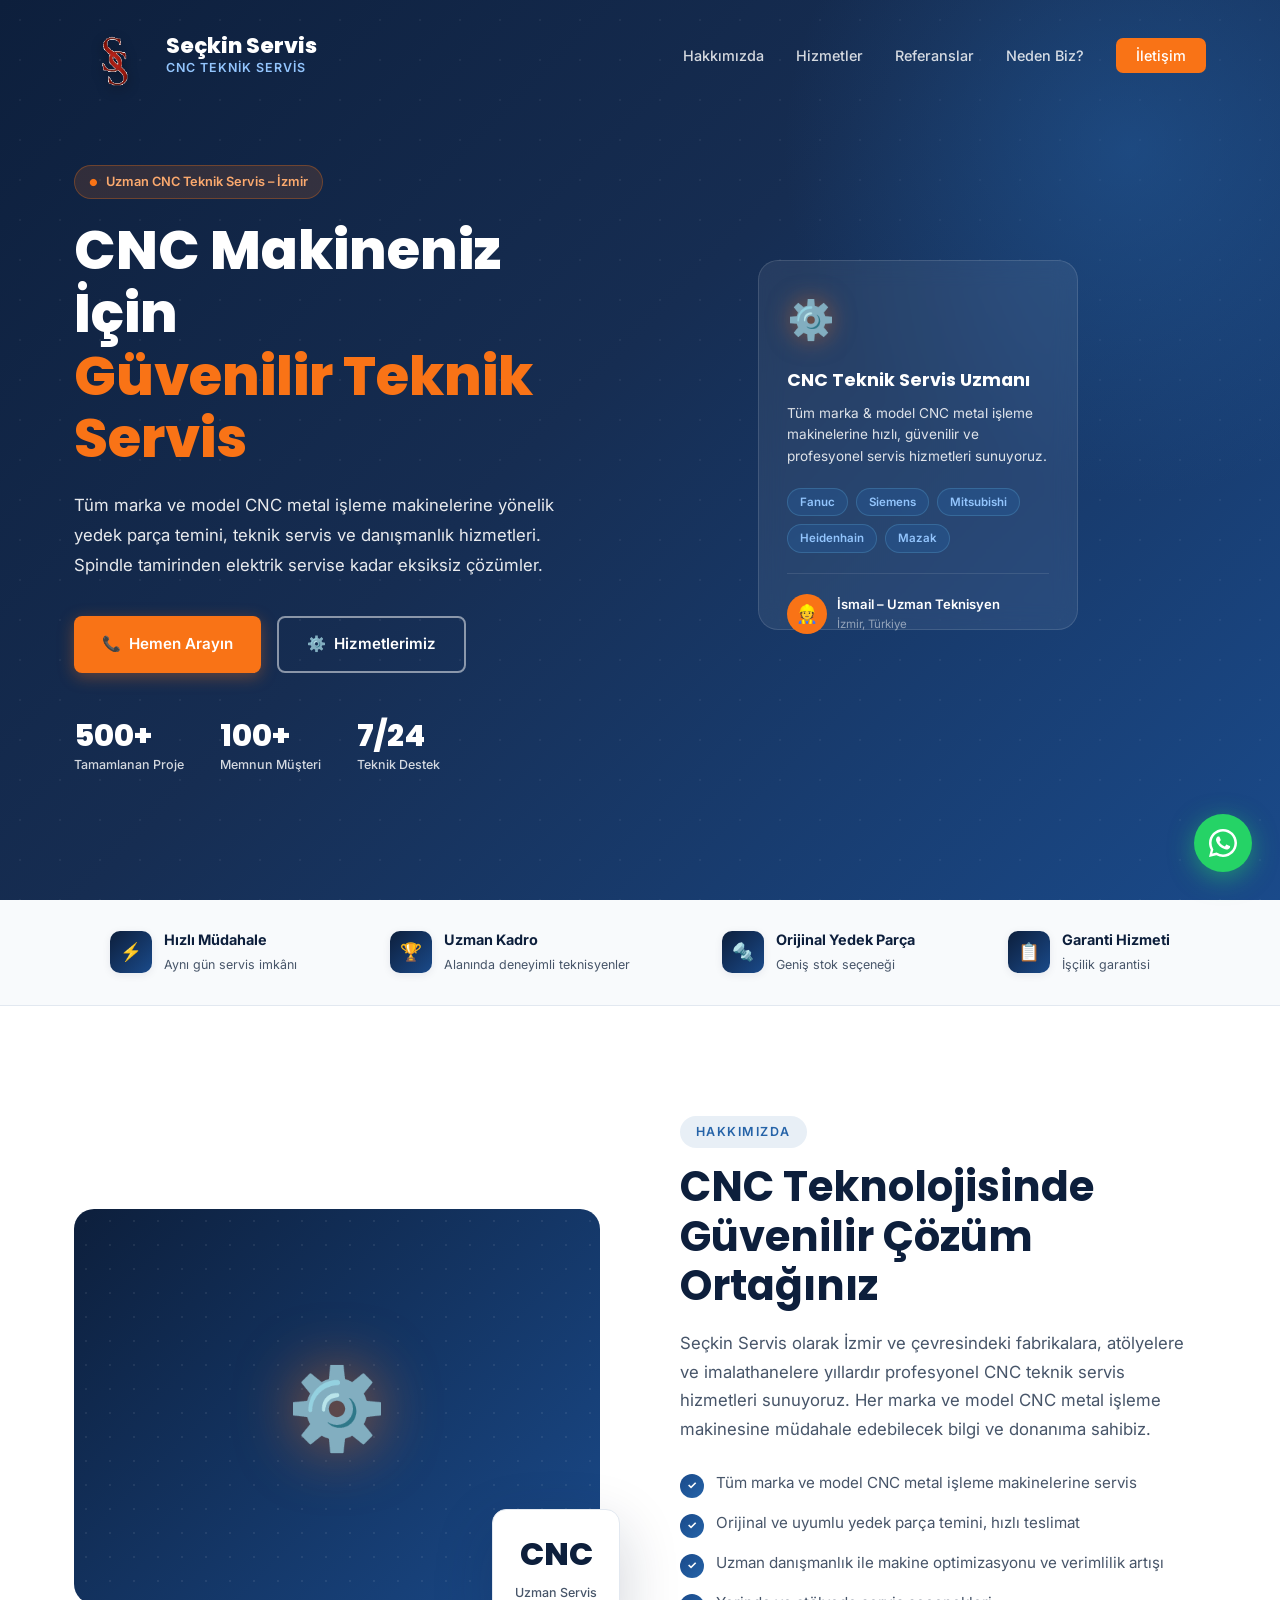
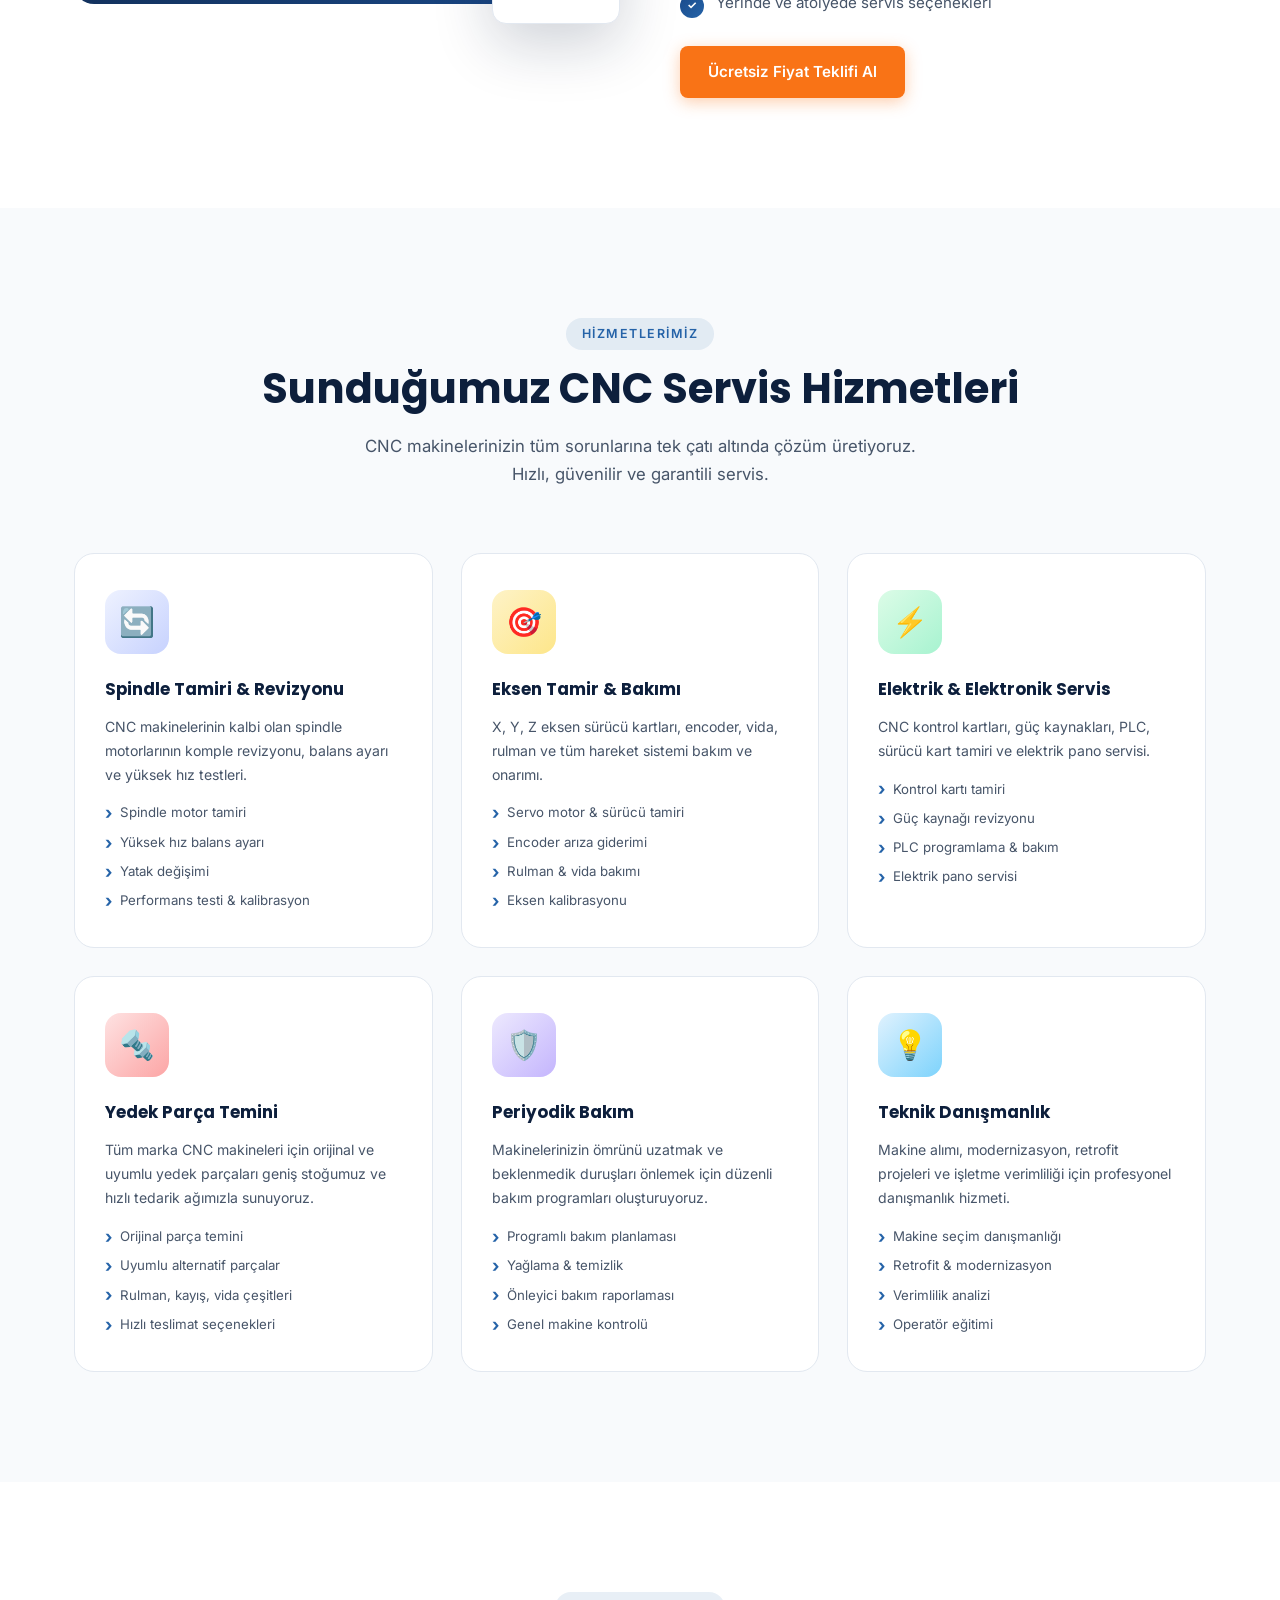
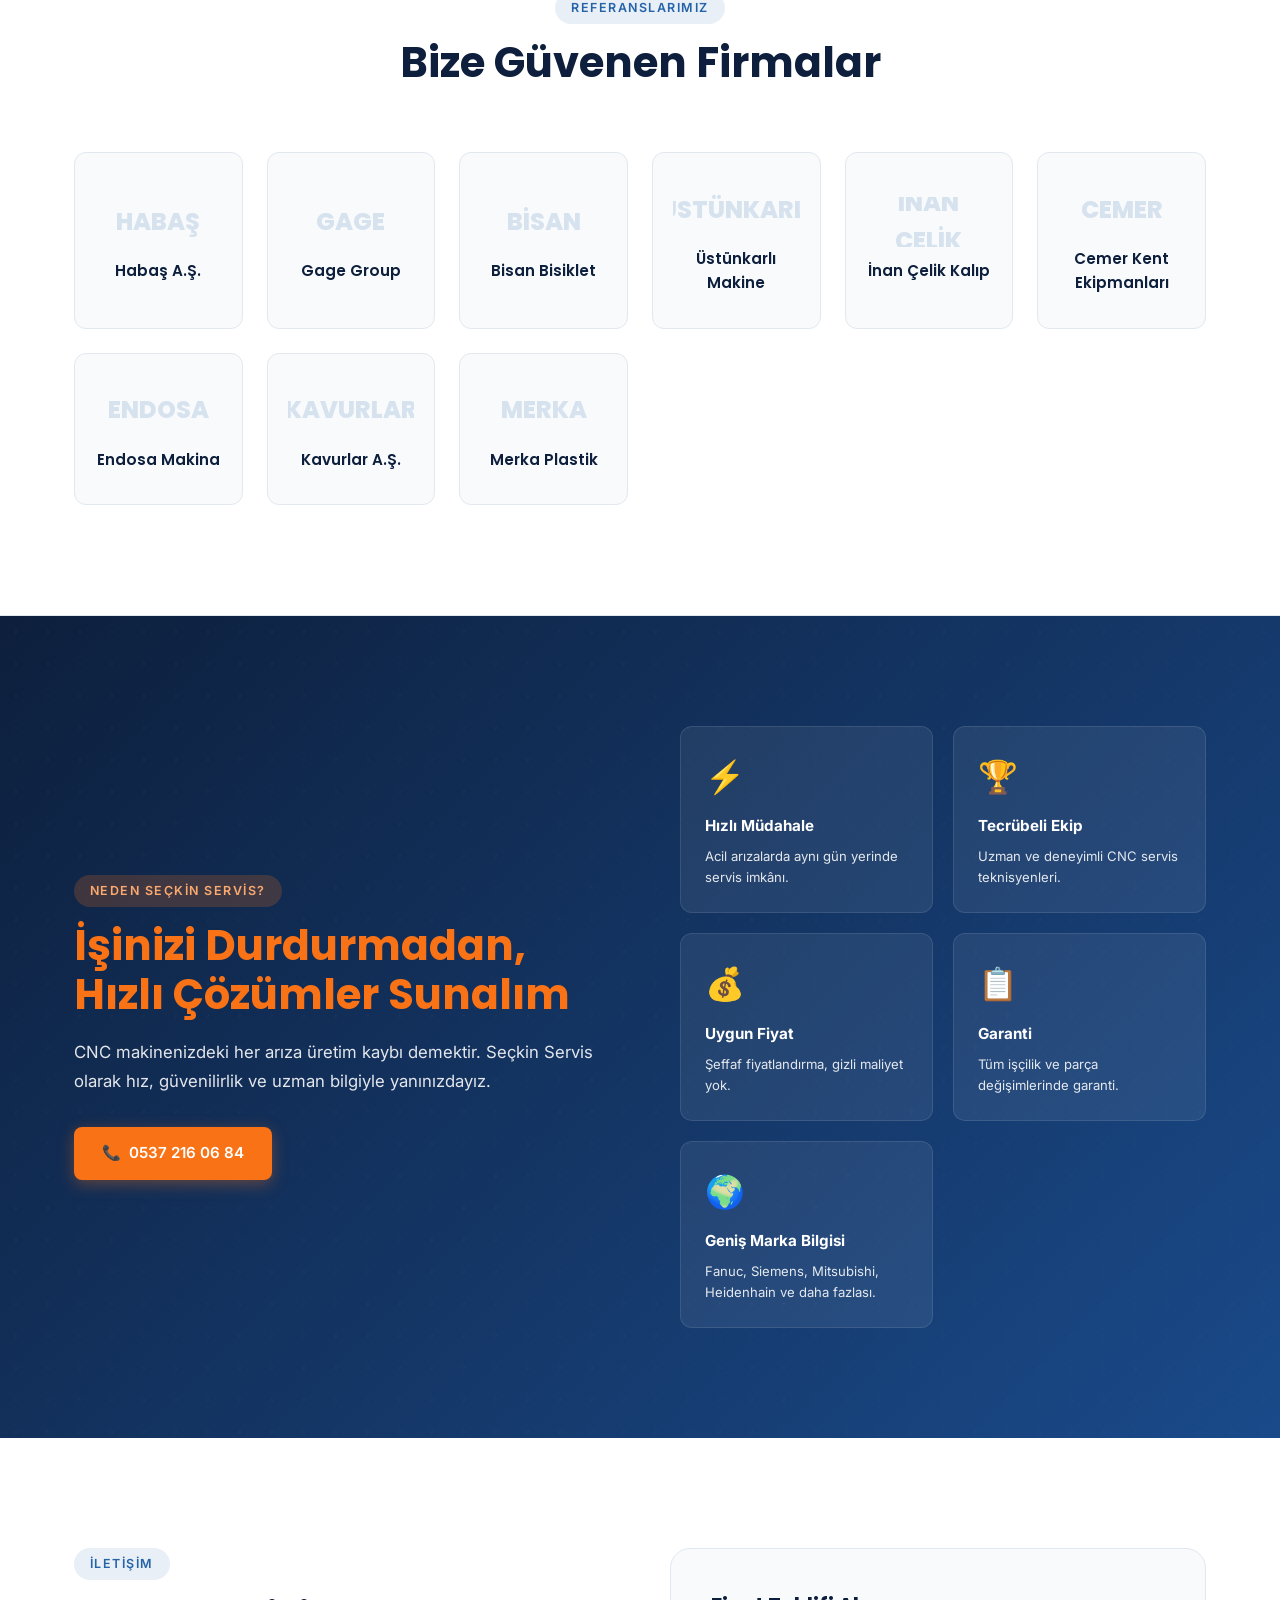
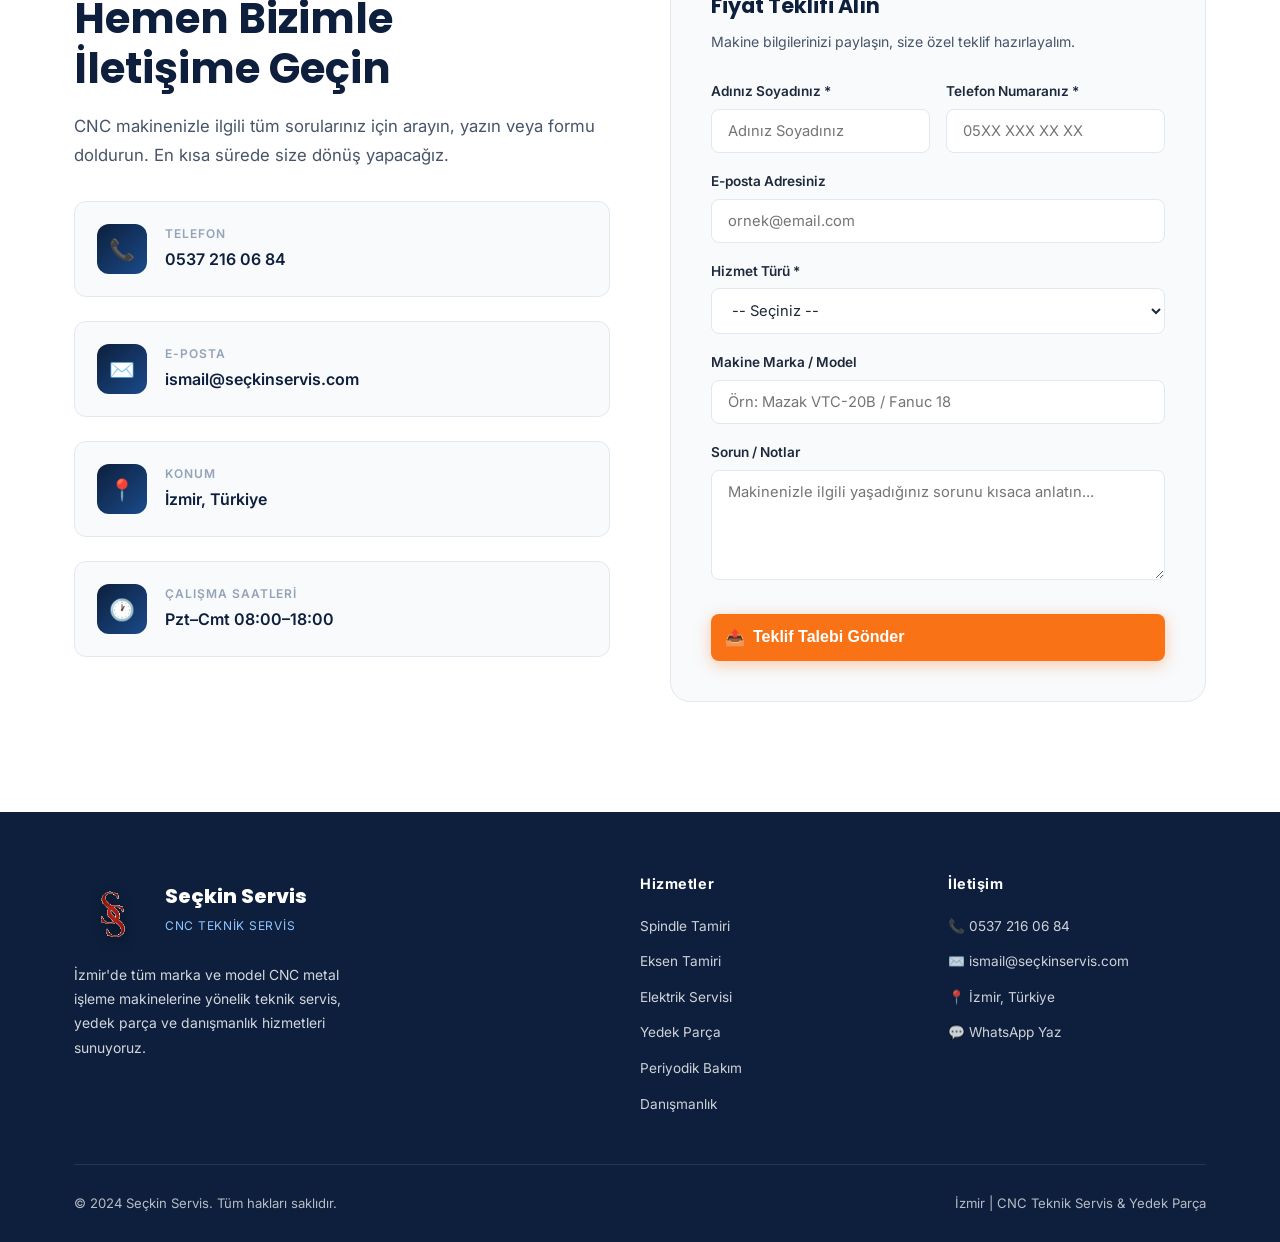
==== commit 0bb062ae: "feat: Embed logos using new Python scripts to generate CSS and JS, and update `index.html` to utiliz" ====
--- a/index.html
+++ b/index.html
@@ -11,7 +11,6 @@
     content="CNC teknik servis, CNC yedek parça, spindle tamiri, CNC bakım, İzmir CNC servis, metal işleme makinesi tamiri" />
   <meta name="author" content="Seçkin Servis" />
   <link rel="stylesheet" href="style.css">
-  <link rel="stylesheet" href="logos_embedded.css">
   <link rel="stylesheet" href="https://cdnjs.cloudflare.com/ajax/libs/font-awesome/6.0.0/css/all.min.css">
   <!-- Favicon emoji fallback -->
   <link rel="icon"
@@ -326,50 +325,50 @@
       <div class="ref-grid fade-up" style="transition-delay:0.1s">
         <!-- HABAŞ -->
         <div class="ref-item">
-          <div class="ref-logo" data-initials="HABAŞ" data-brand="habas">
-            <img src="" alt="Habaş A.Ş. Logo" onerror="this.parentElement.setAttribute('data-error', '1')">
+          <div class="ref-logo" data-initials="HABAŞ">
+            <img src="assets/logos/habas.png" alt="Habaş A.Ş. Logo" onerror="this.style.display='none'">
           </div>
           <p class="ref-name">Habaş A.Ş.</p>
         </div>
         <!-- GAGE GROUP -->
         <div class="ref-item">
-          <div class="ref-logo" data-initials="GAGE" data-brand="gage">
-            <img src="" alt="Gage Group Logo" onerror="this.parentElement.setAttribute('data-error', '1')">
+          <div class="ref-logo" data-initials="GAGE">
+            <img src="assets/logos/gage.png" alt="Gage Group Logo" onerror="this.style.display='none'">
           </div>
           <p class="ref-name">Gage Group</p>
         </div>
         <!-- BİSAN -->
         <div class="ref-item">
-          <div class="ref-logo" data-initials="BİSAN" data-brand="bisan">
-            <img src="" alt="Bisan Bisiklet Logo" onerror="this.parentElement.setAttribute('data-error', '1')">
+          <div class="ref-logo" data-initials="BİSAN">
+            <img src="assets/logos/bisan.jpg" alt="Bisan Bisiklet Logo" onerror="this.style.display='none'">
           </div>
           <p class="ref-name">Bisan Bisiklet</p>
         </div>
         <!-- ÜSTÜNKARLI -->
         <div class="ref-item">
-          <div class="ref-logo" data-initials="ÜSTÜNKARLI" data-brand="ustunkarli">
-            <img src="" alt="Üstünkarlı Makine Logo" onerror="this.parentElement.setAttribute('data-error', '1')">
+          <div class="ref-logo" data-initials="ÜSTÜNKARLI">
+            <img src="assets/logos/ustunkarli.jpg" alt="Üstünkarlı Makine Logo" onerror="this.style.display='none'">
           </div>
           <p class="ref-name">Üstünkarlı Makine</p>
         </div>
         <!-- İNAN ÇELİK -->
         <div class="ref-item">
-          <div class="ref-logo" data-initials="İNAN ÇELİK" data-brand="inancelik">
-            <img src="" alt="İnan Çelik Kalıp Logo" onerror="this.parentElement.setAttribute('data-error', '1')">
+          <div class="ref-logo" data-initials="İNAN ÇELİK">
+            <img src="assets/logos/inancelik.jpg" alt="İnan Çelik Kalıp Logo" onerror="this.style.display='none'">
           </div>
           <p class="ref-name">İnan Çelik Kalıp</p>
         </div>
         <!-- CEMER -->
         <div class="ref-item">
-          <div class="ref-logo" data-initials="CEMER" data-brand="cemer">
-            <img src="" alt="Cemer Kent Ekipmanları Logo" onerror="this.parentElement.setAttribute('data-error', '1')">
+          <div class="ref-logo" data-initials="CEMER">
+            <img src="assets/logos/cemer.png" alt="Cemer Kent Ekipmanları Logo" onerror="this.style.display='none'">
           </div>
           <p class="ref-name">Cemer Kent Ekipmanları</p>
         </div>
         <!-- ENDOSA -->
         <div class="ref-item">
-          <div class="ref-logo" data-initials="ENDOSA" data-brand="endosa">
-            <img src="" alt="Endosa Makina Logo" onerror="this.parentElement.setAttribute('data-error', '1')">
+          <div class="ref-logo" data-initials="ENDOSA">
+            <img src="assets/logos/endosa.png" alt="Endosa Makina Logo" onerror="this.style.display='none'">
           </div>
           <p class="ref-name">Endosa Makina</p>
         </div>
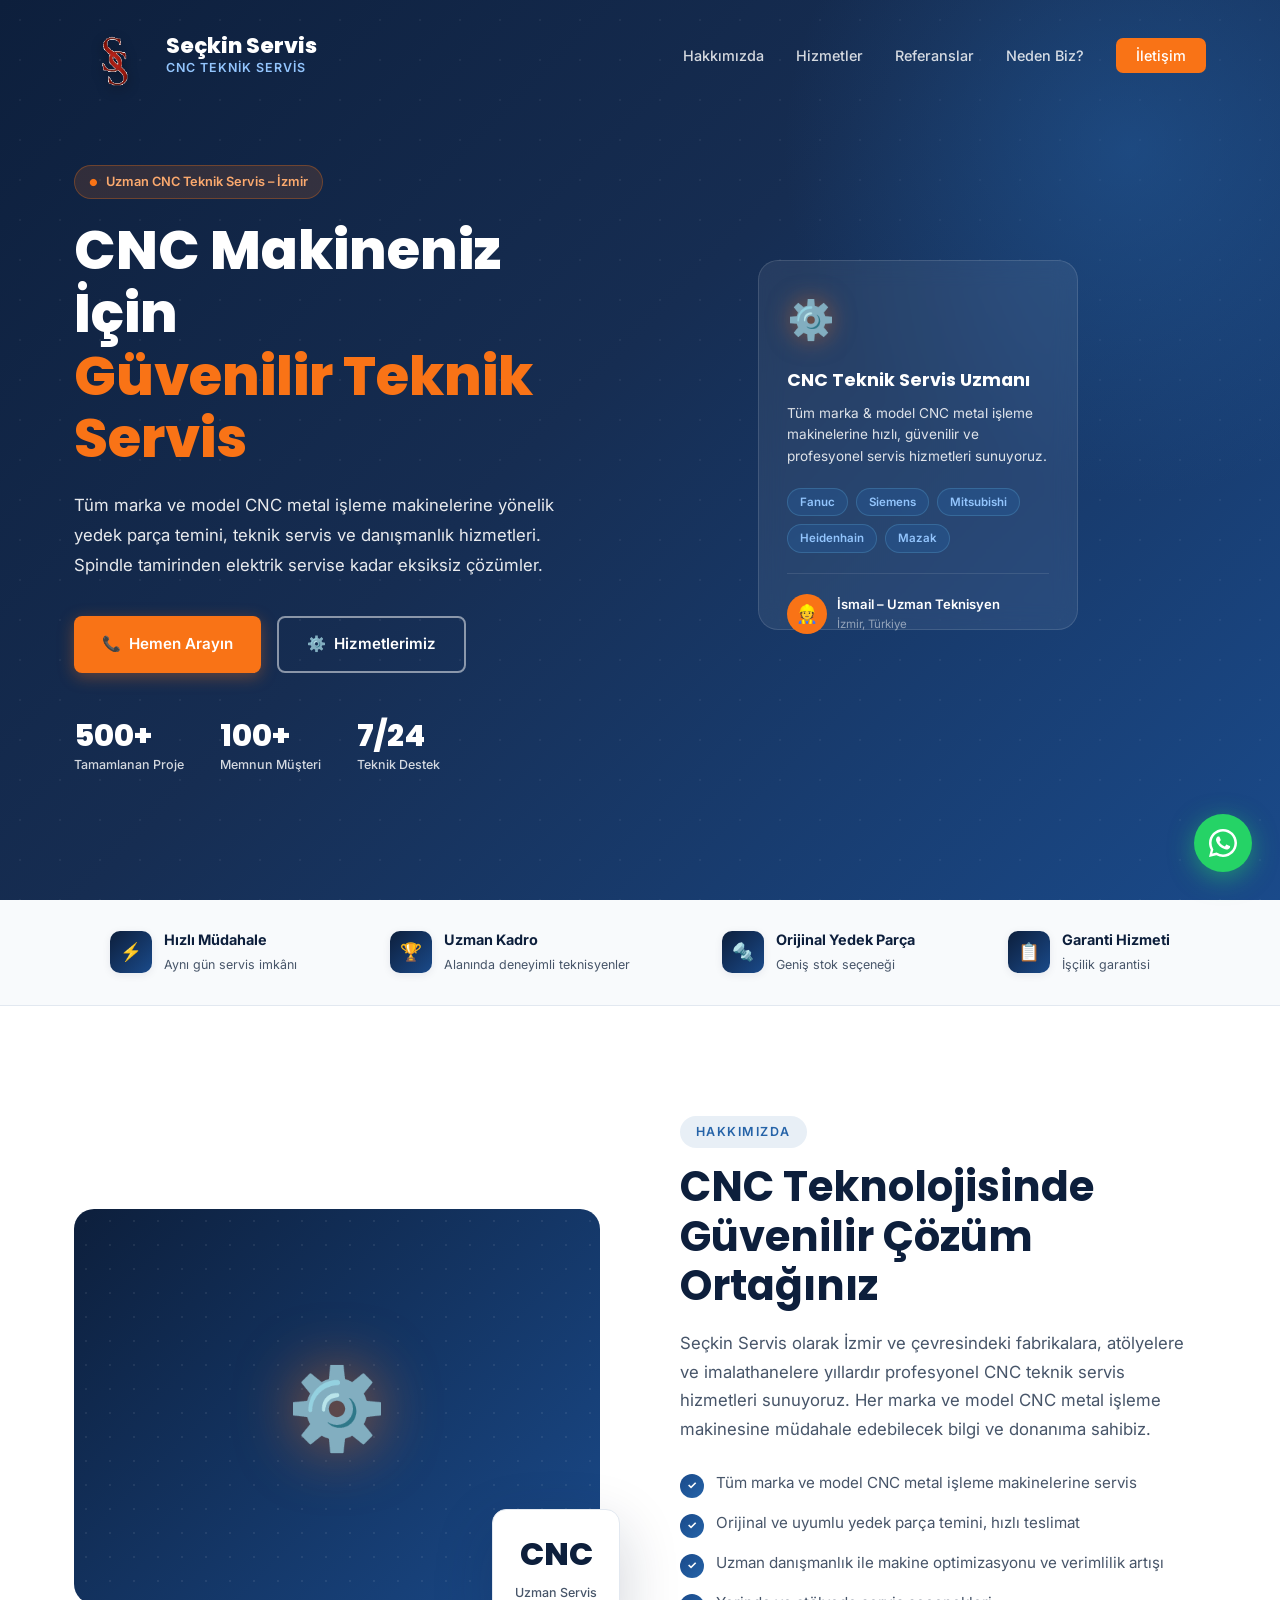
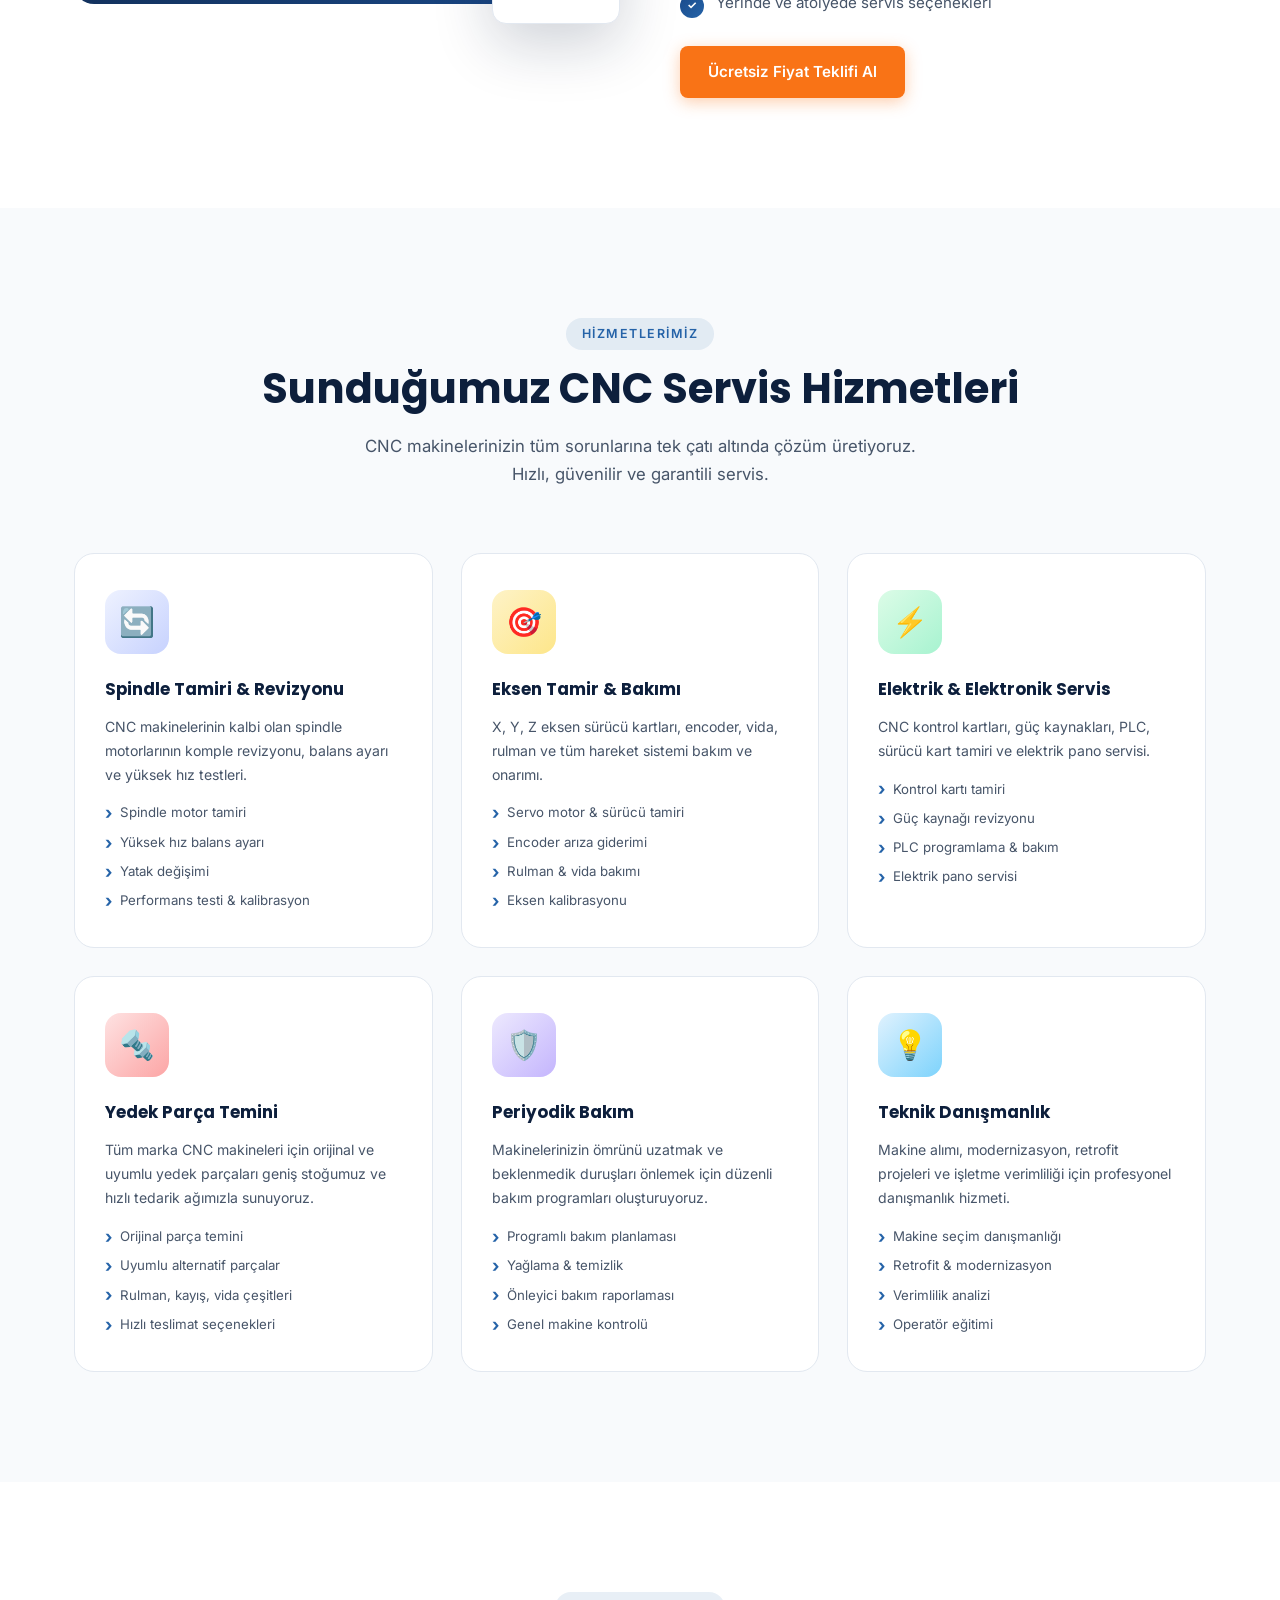
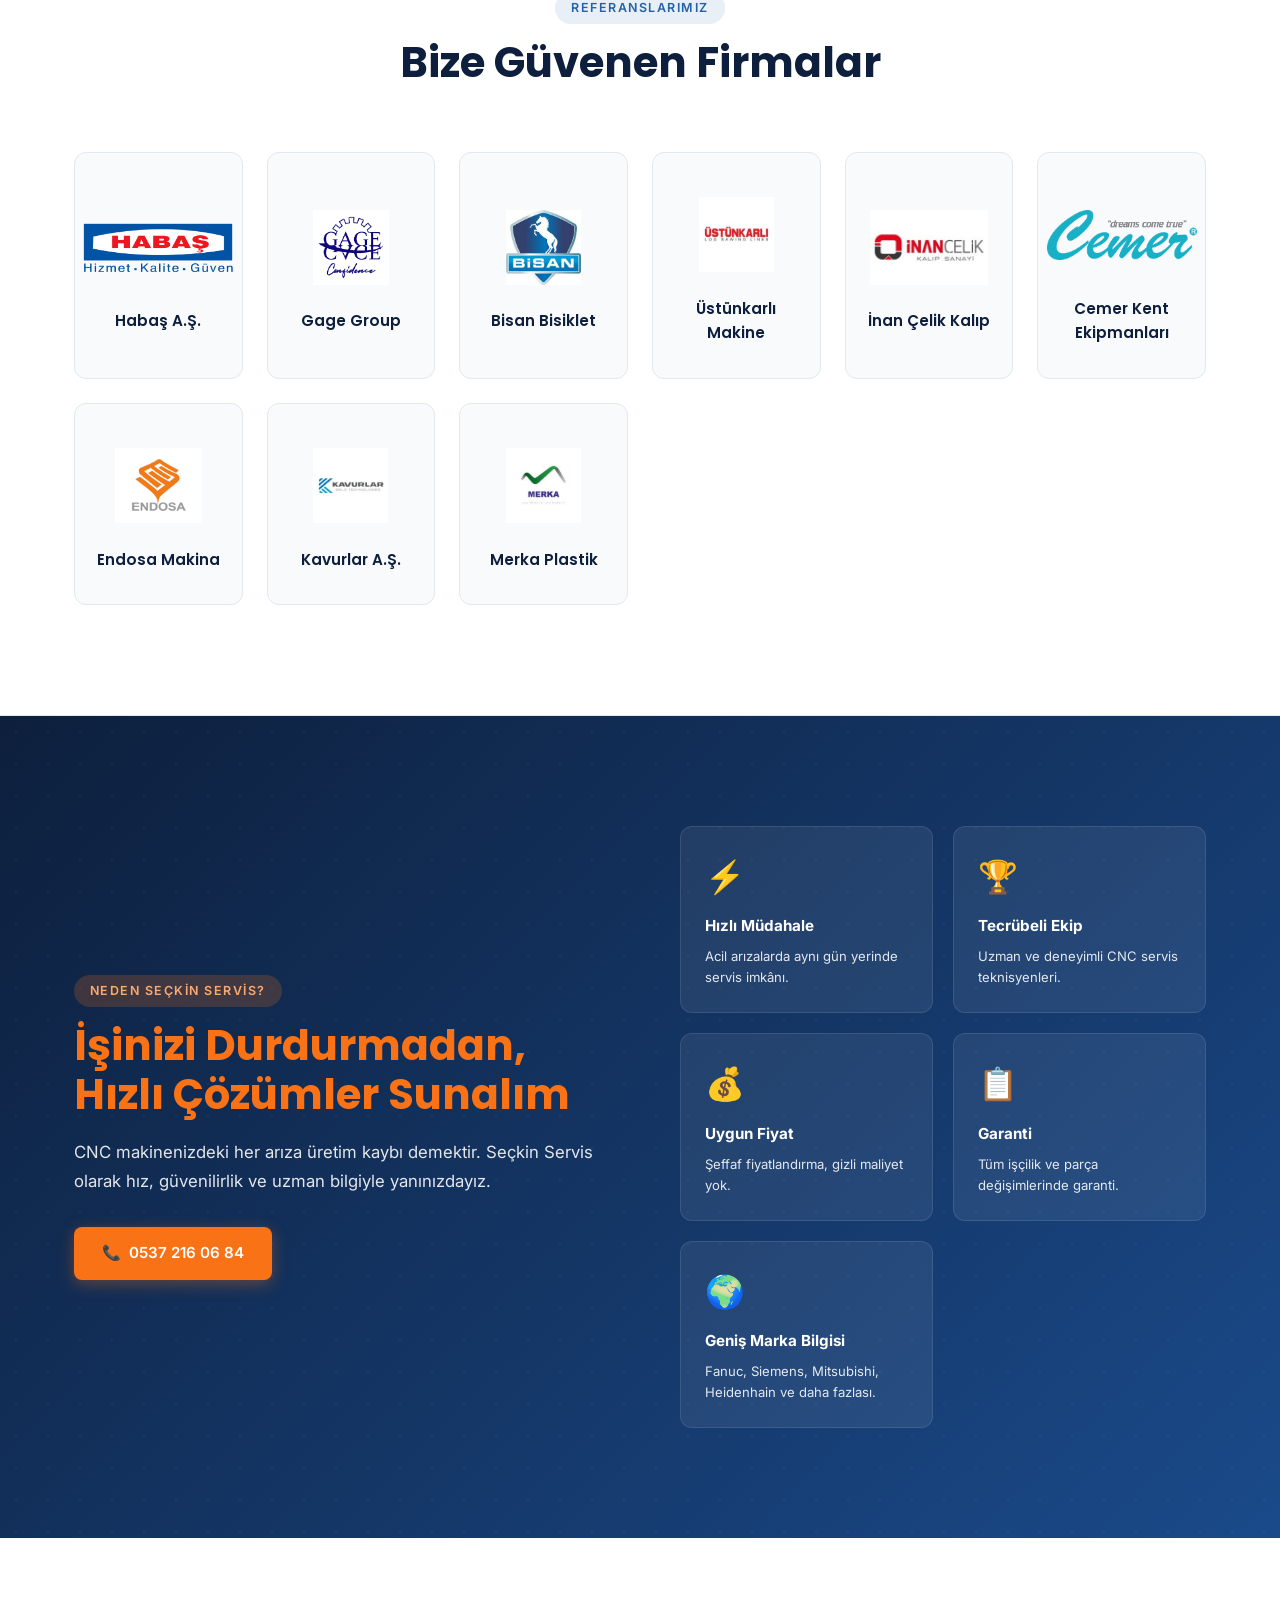
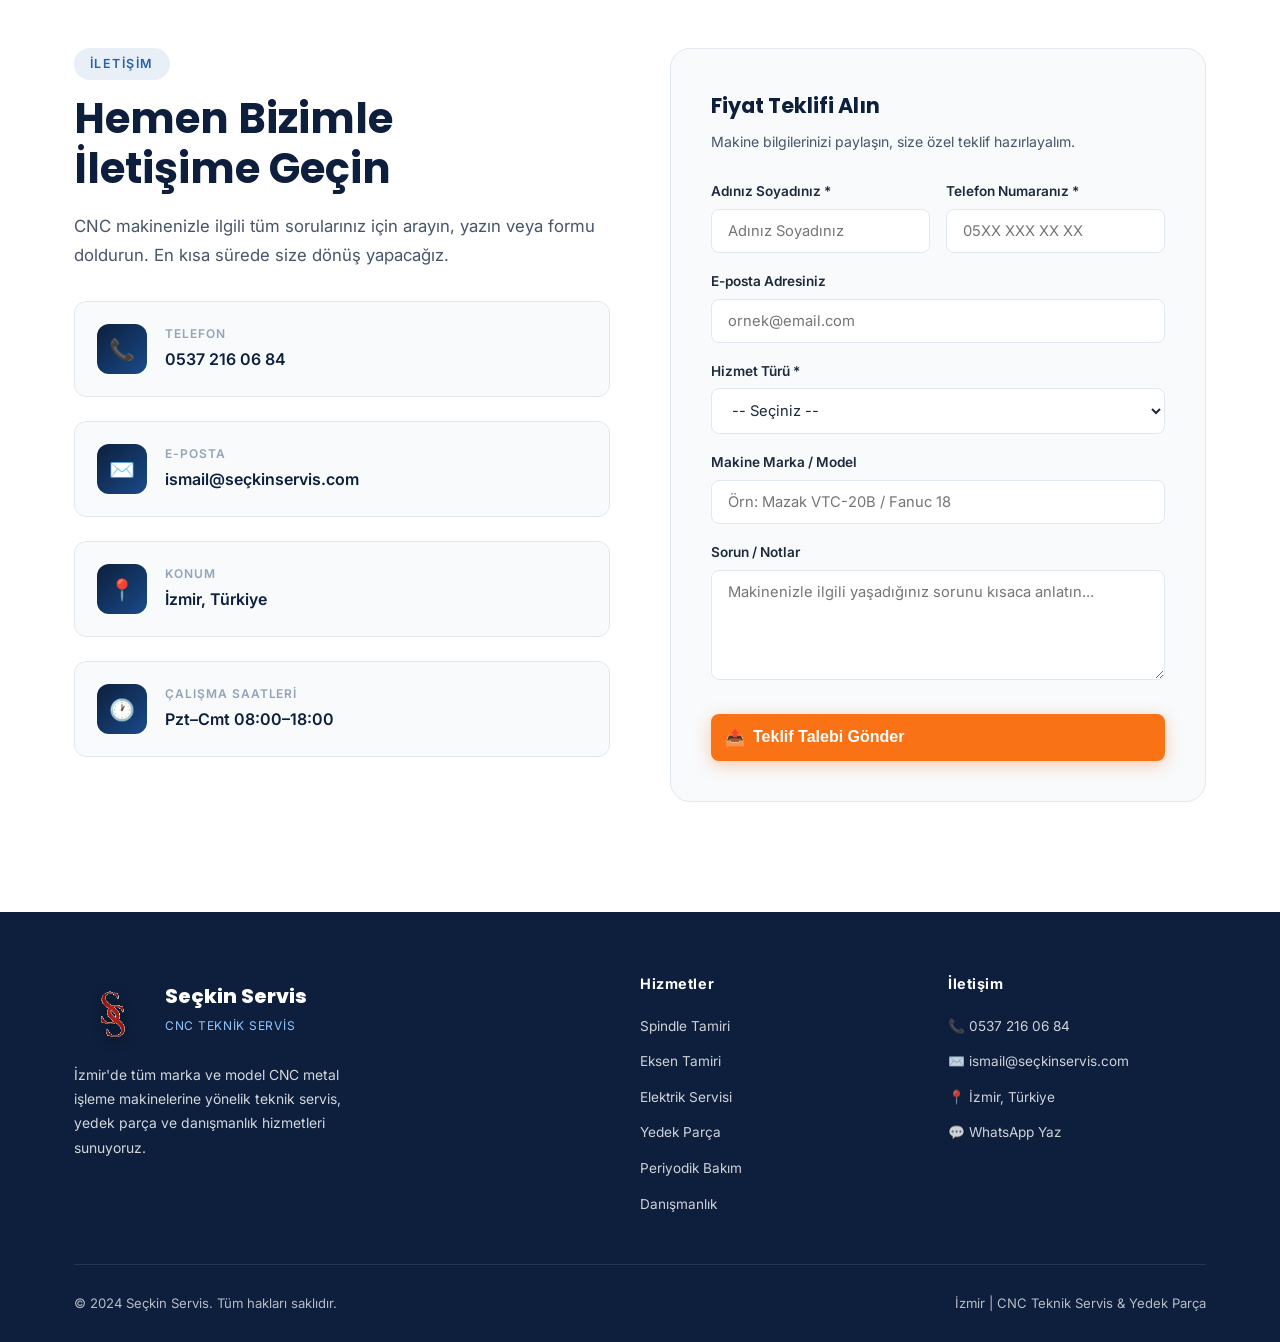
==== commit babcab63: "style: Refine logo display by removing grayscale and hover effects, setting a base size, and applyin" ====
--- a/index.html
+++ b/index.html
@@ -325,64 +325,64 @@
       <div class="ref-grid fade-up" style="transition-delay:0.1s">
         <!-- HABAŞ -->
         <div class="ref-item">
-          <div class="ref-logo" data-initials="HABAŞ">
-            <img src="assets/logos/habas.png" alt="Habaş A.Ş. Logo" onerror="this.style.display='none'">
+          <div class="ref-logo">
+            <img src="assets/logos/habas.png" alt="Habaş A.Ş. Logo">
           </div>
           <p class="ref-name">Habaş A.Ş.</p>
         </div>
         <!-- GAGE GROUP -->
         <div class="ref-item">
-          <div class="ref-logo" data-initials="GAGE">
-            <img src="assets/logos/gage.png" alt="Gage Group Logo" onerror="this.style.display='none'">
+          <div class="ref-logo">
+            <img src="assets/logos/gage.png" alt="Gage Group Logo">
           </div>
           <p class="ref-name">Gage Group</p>
         </div>
         <!-- BİSAN -->
         <div class="ref-item">
-          <div class="ref-logo" data-initials="BİSAN">
-            <img src="assets/logos/bisan.jpg" alt="Bisan Bisiklet Logo" onerror="this.style.display='none'">
+          <div class="ref-logo">
+            <img src="assets/logos/bisan.jpg" alt="Bisan Bisiklet Logo">
           </div>
           <p class="ref-name">Bisan Bisiklet</p>
         </div>
         <!-- ÜSTÜNKARLI -->
         <div class="ref-item">
-          <div class="ref-logo" data-initials="ÜSTÜNKARLI">
-            <img src="assets/logos/ustunkarli.jpg" alt="Üstünkarlı Makine Logo" onerror="this.style.display='none'">
+          <div class="ref-logo">
+            <img src="assets/logos/ustunkarli.jpg" alt="Üstünkarlı Makine Logo">
           </div>
           <p class="ref-name">Üstünkarlı Makine</p>
         </div>
         <!-- İNAN ÇELİK -->
         <div class="ref-item">
-          <div class="ref-logo" data-initials="İNAN ÇELİK">
-            <img src="assets/logos/inancelik.jpg" alt="İnan Çelik Kalıp Logo" onerror="this.style.display='none'">
+          <div class="ref-logo">
+            <img src="assets/logos/inancelik.jpg" alt="İnan Çelik Kalıp Logo">
           </div>
           <p class="ref-name">İnan Çelik Kalıp</p>
         </div>
         <!-- CEMER -->
         <div class="ref-item">
-          <div class="ref-logo" data-initials="CEMER">
-            <img src="assets/logos/cemer.png" alt="Cemer Kent Ekipmanları Logo" onerror="this.style.display='none'">
+          <div class="ref-logo">
+            <img src="assets/logos/cemer.png" alt="Cemer Kent Ekipmanları Logo">
           </div>
           <p class="ref-name">Cemer Kent Ekipmanları</p>
         </div>
         <!-- ENDOSA -->
         <div class="ref-item">
-          <div class="ref-logo" data-initials="ENDOSA">
-            <img src="assets/logos/endosa.png" alt="Endosa Makina Logo" onerror="this.style.display='none'">
+          <div class="ref-logo">
+            <img src="assets/logos/endosa.png" alt="Endosa Makina Logo">
           </div>
           <p class="ref-name">Endosa Makina</p>
         </div>
         <!-- KAVURLAR -->
         <div class="ref-item">
-          <div class="ref-logo" data-initials="KAVURLAR">
-            <img src="../../brain/9f060131-156e-4007-9060-e98e63977942/media__1773758199275.jpg" alt="Kavurlar A.Ş. Logo" onerror="this.style.display='none'">
+          <div class="ref-logo">
+            <img src="assets/logos/kavurlar.jpg" alt="Kavurlar A.Ş. Logo">
           </div>
           <p class="ref-name">Kavurlar A.Ş.</p>
         </div>
         <!-- MERKA -->
         <div class="ref-item">
-          <div class="ref-logo" data-initials="MERKA">
-            <img src="../../brain/9f060131-156e-4007-9060-e98e63977942/media__1773758210302.jpg" alt="Merka Plastik Logo" onerror="this.style.display='none'">
+          <div class="ref-logo">
+            <img src="assets/logos/merka.jpg" alt="Merka Plastik Logo">
           </div>
           <p class="ref-name">Merka Plastik</p>
         </div>
--- a/style.css
+++ b/style.css
@@ -636,42 +636,32 @@
   border-color: var(--blue-light);
 }
 .ref-logo {
-  height: 50px;
+  height: 100px;
   width: 100%;
   display: flex;
   align-items: center;
   justify-content: center;
-  transition: var(--transition);
   position: relative;
-  overflow: hidden;
+  padding: 5px;
 }
 .ref-logo img {
-  max-height: 100%;
-  max-width: 160px;
+  max-height: 50px; /* Habaş ve Cemer için baz ölçü */
+  max-width: 150px;
   width: auto;
   height: auto;
   object-fit: contain;
-  filter: grayscale(1) opacity(0.5);
-  transition: var(--transition);
-  z-index: 2;
+  /* Animasyon ve gri tonlama kaldırıldı, hep renkli */
+  filter: none;
+  opacity: 1;
+}
+/* Diğer tüm logoları (Habaş ve Cemer hariç) belirgin şekilde büyütüyoruz */
+.ref-item:not(:nth-child(1)):not(:nth-child(6)) .ref-logo img {
+  max-height: 75px; 
+  max-width: 170px;
 }
 .ref-item:hover .ref-logo img {
-  filter: grayscale(0) opacity(1);
-}
-/* Text Fallback */
-.ref-logo::before {
-  content: attr(data-initials);
-  position: absolute;
-  font-family: 'Poppins', sans-serif;
-  font-weight: 800;
-  font-size: 24px;
-  color: var(--blue-light);
-  opacity: 0.15;
-  z-index: 1;
-  text-transform: uppercase;
-}
-.ref-item:hover .ref-logo::before {
-  opacity: 0.3;
+  /* Üzerine gelince büyüme efekti kaldırıldı, sabit duracak */
+  transform: none;
 }
 .ref-name {
   font-family: 'Poppins', sans-serif;
